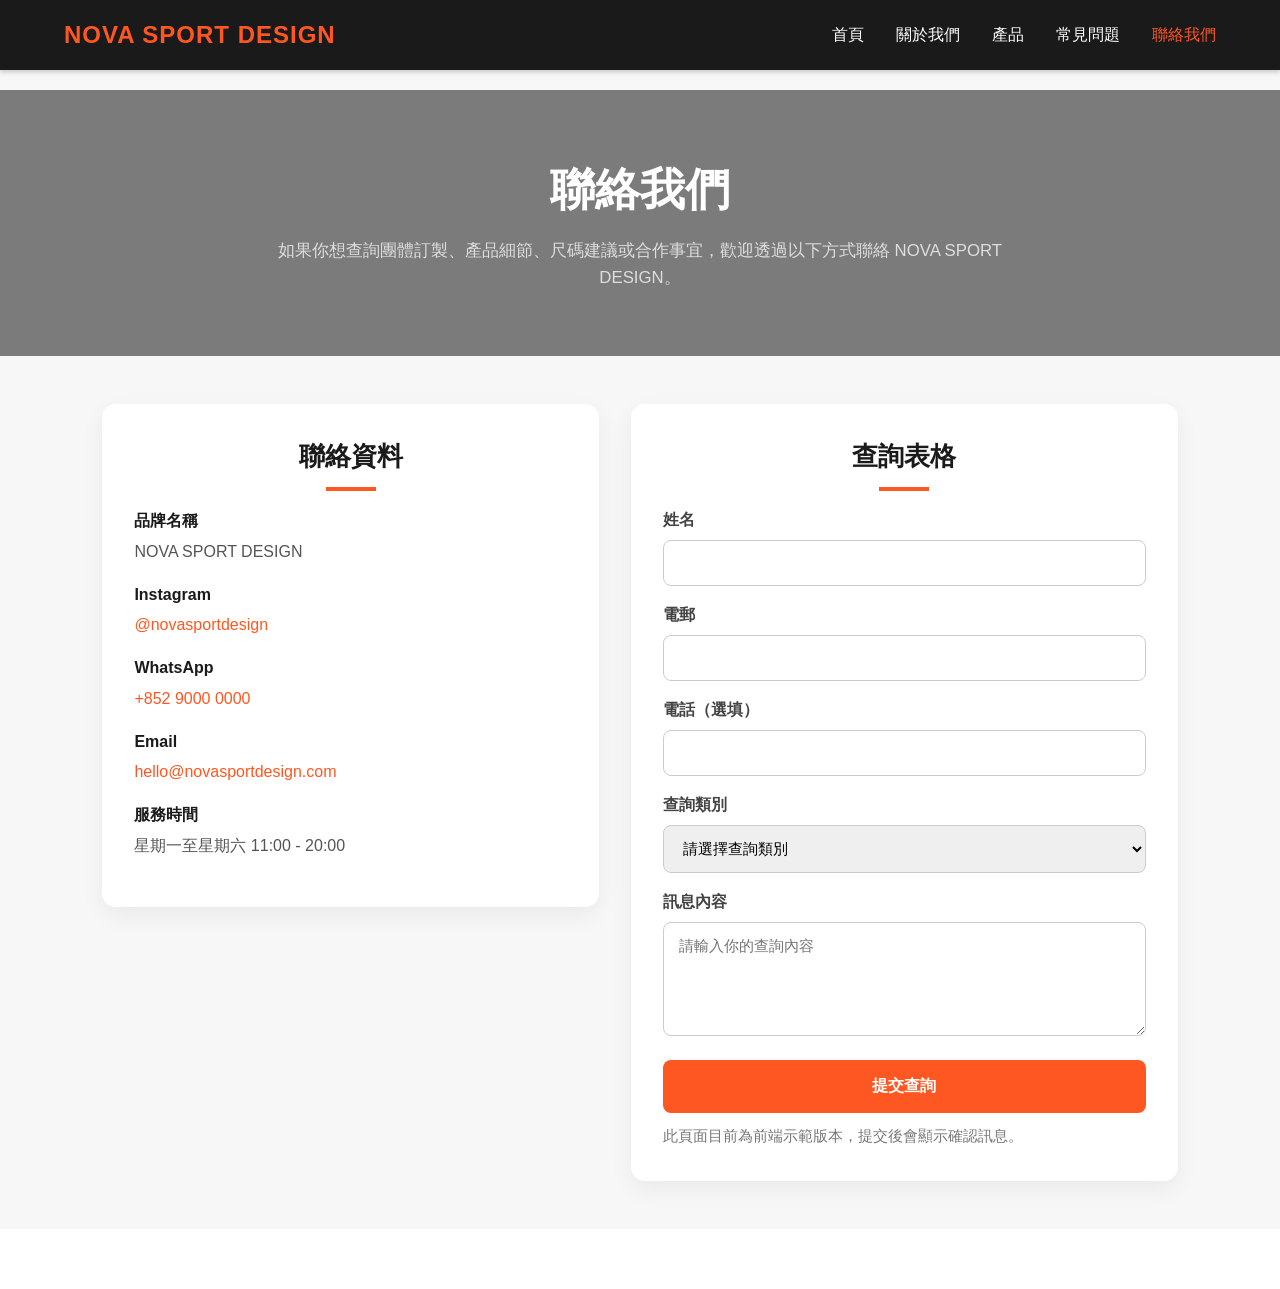
==== contact.html @ e39a2be8 "contact us" ====
<!DOCTYPE html>
<html lang="zh-Hant-HK">
<head>
    <meta charset="UTF-8">
    <meta name="viewport" content="width=device-width, initial-scale=1.0">
    <title>NOVA Sport Design - 聯絡我們</title>
    <link rel="stylesheet" href="style.css">
    <style>
        .contact-page {
            padding-top: 90px;
            background: #f7f7f7;
            min-height: 100vh;
        }

        nav a.active {
            color: var(--primary-color);
        }

        .contact-hero {
            background:
                linear-gradient(rgba(0, 0, 0, 0.50), rgba(0, 0, 0, 0.50)),
                url("hero-bg.jpg") center center / cover no-repeat;
            color: #fff;
            text-align: center;
            padding: 4rem 8%;
            animation: contactHeroZoom 12s ease-in-out infinite alternate;
        }


        .contact-hero h1 {
            font-size: 2.8rem;
            margin-bottom: 0.8rem;
        }

        .contact-hero p {
            font-size: 1.05rem;
            color: #ddd;
            max-width: 760px;
            margin: 0 auto;
        }

        .contact-section {
            padding: 3rem 8%;
        }

        .contact-grid {
            display: grid;
            grid-template-columns: 1fr 1.1fr;
            gap: 2rem;
            align-items: start;
        }

        .contact-card {
            background: #fff;
            border-radius: 14px;
            padding: 2rem;
            box-shadow: 0 8px 24px rgba(0,0,0,0.06);
        }

        .contact-card h2 {
            font-size: 1.6rem;
            margin-bottom: 1rem;
            color: #1a1a1a;
        }

        .contact-list {
            list-style: none;
            padding: 0;
            margin: 0;
        }

        .contact-list li {
            margin-bottom: 1rem;
            color: #555;
            line-height: 1.7;
        }

        .contact-label {
            display: block;
            font-weight: bold;
            color: #1a1a1a;
            margin-bottom: 0.2rem;
        }

        .contact-link {
            color: #ff5722;
            text-decoration: none;
        }

        .contact-link:hover {
            text-decoration: underline;
        }

        .contact-form .form-group {
            margin-bottom: 1rem;
        }

        .contact-form label {
            display: block;
            font-weight: 600;
            margin-bottom: 0.45rem;
            color: #444;
        }

        .contact-form input,
        .contact-form textarea,
        .contact-form select {
            width: 100%;
            padding: 0.85rem 0.95rem;
            border: 1px solid #ccc;
            border-radius: 8px;
            font-size: 0.95rem;
            outline: none;
        }

        .contact-form input:focus,
        .contact-form textarea:focus,
        .contact-form select:focus {
            border-color: #ff5722;
            box-shadow: 0 0 0 3px rgba(255,87,34,0.12);
        }

        .contact-submit-btn {
            width: 100%;
            background-color: #ff5722;
            color: #fff;
            border: none;
            padding: 1rem;
            font-size: 1rem;
            font-weight: bold;
            border-radius: 8px;
            cursor: pointer;
            transition: background-color 0.3s;
        }

        .contact-submit-btn:hover {
            background-color: #e64a19;
        }

        .contact-note {
            margin-top: 0.8rem;
            font-size: 0.92rem;
            color: #777;
        }

        @media (max-width: 768px) {
            .contact-grid {
                grid-template-columns: 1fr;
            }

            .contact-hero h1 {
                font-size: 2rem;
            }

            .contact-section {
                padding: 2rem 5%;
            }
        }
        
        @keyframes contactHeroZoom {
            0% {
                background-size: 100%;
            }
            100% {
                background-size: 108%;
            }
        }

    </style>
</head>
<body>
    <header>
        <a href="index.html#home" class="logo">NOVA SPORT DESIGN</a>
        <nav>
            <a href="index.html#home">首頁</a>
            <a href="index.html#about">關於我們</a>
            <a href="index.html#products">產品</a>
            <a href="index.html#faq">常見問題</a>
            <a href="contact.html" class="active">聯絡我們</a>
        </nav>
    </header>

    <main class="contact-page">
        <section class="contact-hero">
            <h1>聯絡我們</h1>
            <p>如果你想查詢團體訂製、產品細節、尺碼建議或合作事宜，歡迎透過以下方式聯絡 NOVA SPORT DESIGN。</p>
        </section>

        <section class="contact-section">
            <div class="contact-grid">
                <div class="contact-card">
                    <h2>聯絡資料</h2>
                    <ul class="contact-list">
                        <li>
                            <span class="contact-label">品牌名稱</span>
                            NOVA SPORT DESIGN
                        </li>
                        <li>
                            <span class="contact-label">Instagram</span>
                            <a class="contact-link" href="https://instagram.com" target="_blank" rel="noopener">@novasportdesign</a>
                        </li>
                        <li>
                            <span class="contact-label">WhatsApp</span>
                            <a class="contact-link" href="https://wa.me/85290000000" target="_blank" rel="noopener">+852 9000 0000</a>
                        </li>
                        <li>
                            <span class="contact-label">Email</span>
                            <a class="contact-link" href="mailto:hello@novasportdesign.com">hello@novasportdesign.com</a>
                        </li>
                        <li>
                            <span class="contact-label">服務時間</span>
                            星期一至星期六 11:00 - 20:00
                        </li>
                    </ul>
                </div>

                <div class="contact-card">
                    <h2>查詢表格</h2>
                    <form class="contact-form" onsubmit="event.preventDefault(); alert('已收到你的查詢，我們會盡快回覆。'); this.reset();">
                        <div class="form-group">
                            <label for="contactName">姓名</label>
                            <input type="text" id="contactName" name="contactName" required maxlength="40">
                        </div>
                        <div class="form-group">
                            <label for="contactEmail">電郵</label>
                            <input type="email" id="contactEmail" name="contactEmail" required maxlength="100">
                        </div>
                        <div class="form-group">
                            <label for="contactPhone">電話（選填）</label>
                            <input type="tel" id="contactPhone" name="contactPhone" maxlength="8" pattern="[0-9]{8}">
                        </div>
                        <div class="form-group">
                            <label for="contactTopic">查詢類別</label>
                            <select id="contactTopic" name="contactTopic" required>
                                <option value="">請選擇查詢類別</option>
                                <option value="產品查詢">產品查詢</option>
                                <option value="團體訂製">團體訂製</option>
                                <option value="尺碼建議">尺碼建議</option>
                                <option value="合作洽談">合作洽談</option>
                                <option value="其他">其他</option>
                            </select>
                        </div>
                        <div class="form-group">
                            <label for="contactMessage">訊息內容</label>
                            <textarea id="contactMessage" name="contactMessage" rows="5" required maxlength="500" placeholder="請輸入你的查詢內容"></textarea>
                        </div>
                        <button type="submit" class="contact-submit-btn">提交查詢</button>
                        <p class="contact-note">此頁面目前為前端示範版本，提交後會顯示確認訊息。</p>
                    </form>
                </div>
            </div>
        </section>
    </main>
</body>
</html>
---- style.css ----
/* =========================
   全域樣式設定
========================= */
* {
    margin: 0;
    padding: 0;
    box-sizing: border-box;
    font-family: 'Segoe UI', Tahoma, Geneva, Verdana, sans-serif;
    scroll-behavior: smooth;
}

:root {
    --primary-color: #ff5722;
    --dark-color: #1a1a1a;
    --light-color: #f4f4f4;
    --text-color: #333;
}

body {
    color: var(--text-color);
    line-height: 1.6;
    background-color: #fff;
    overflow-x: hidden;
    padding-bottom: 60px;
}

/* =========================
   導覽列
========================= */
header {
    background-color: var(--dark-color);
    color: #fff;
    padding: 1rem 5%;
    position: fixed;
    width: 100%;
    top: 0;
    z-index: 999;
    display: flex;
    justify-content: space-between;
    align-items: center;
    box-shadow: 0 2px 5px rgba(0,0,0,0.2);
}

.logo {
    font-size: 1.5rem;
    font-weight: bold;
    color: var(--primary-color);
    letter-spacing: 1px;
    text-decoration: none;
    display: inline-block;
}


nav {
    display: flex;
    align-items: center;
}

nav a {
    color: #fff;
    text-decoration: none;
    margin-left: 2rem;
    font-weight: 500;
    transition: color 0.3s;
}

nav a:hover {
    color: var(--primary-color);
}

.cart-icon-btn {
    background: none;
    border: none;
    color: white;
    font-size: 1.2rem;
    cursor: pointer;
    margin-left: 2rem;
    position: relative;
    display: flex;
    align-items: center;
}

.cart-badge {
    background-color: var(--primary-color);
    color: white;
    font-size: 0.75rem;
    padding: 2px 6px;
    border-radius: 50%;
    position: absolute;
    top: -10px;
    right: -12px;
}

/* =========================
   Hero 主視覺
========================= */
.hero {
    background: linear-gradient(135deg, #111, #333);
    height: 75vh;
    display: flex;
    flex-direction: column;
    justify-content: center;
    align-items: center;
    text-align: center;
    color: #fff;
    padding: 0 1rem;
    margin-top: 60px;
}

.hero h1 {
    font-size: 3.5rem;
    margin-bottom: 1rem;
    text-transform: uppercase;
    letter-spacing: 2px;
}

.hero p {
    font-size: 1.3rem;
    margin-bottom: 2rem;
    max-width: 650px;
}

.btn {
    background-color: var(--primary-color);
    color: #ffffff;
    padding: 0.8rem 2.5rem;
    text-decoration: none;
    border-radius: 5px;
    font-weight: bold;
    text-transform: uppercase;
    transition: background 0.3s, transform 0.2s;
    display: inline-block;
}

.btn:hover {
    background-color: #e64a19;
    transform: translateY(-2px);
}

/* =========================
   通用 section
========================= */
section {
    padding: 5rem 10%;
}

section h2 {
    text-align: center;
    font-size: 2.5rem;
    margin-bottom: 3rem;
    position: relative;
    color: var(--dark-color);
}

section h2::after {
    content: '';
    display: block;
    width: 50px;
    height: 4px;
    background-color: var(--primary-color);
    margin: 10px auto 0;
}

/* =========================
   About 關於我們
========================= */
#about {
    background: #f7f7f7;
}

.about-container {
    max-width: 1200px;
    margin: 0 auto;
    display: grid;
    grid-template-columns: 1.1fr 0.9fr;
    gap: 3rem;
    align-items: center;
}

.about-text {
    background: #fff;
    padding: 2.5rem;
    border-radius: 22px;
    box-shadow: 0 10px 30px rgba(0, 0, 0, 0.06);
}

.about-text h3 {
    font-size: 2rem;
    margin-bottom: 1rem;
    color: var(--dark-color);
    line-height: 1.3;
}

.about-text p {
    margin-bottom: 1.25rem;
    font-size: 1.05rem;
    line-height: 1.9;
    color: #555;
}

.about-img {
    display: flex;
    justify-content: center;
    align-items: center;
}

.about-photo-card {
    width: min(100%, 430px);
    background: #fff;
    padding: 14px;
    border-radius: 24px;
    box-shadow: 0 14px 35px rgba(0, 0, 0, 0.10);
}



.about-photo-card img {
    width: 100%;
    display: block;
    border-radius: 18px;
    aspect-ratio: 4 / 5;
    object-fit: cover;
    object-position: center top;
}




/* =========================
   Products 產品區
========================= */
.products {
    background-color: var(--light-color);
}

.filter-container {
    display: flex;
    justify-content: center;
    gap: 1rem;
    margin-bottom: 2.5rem;
    flex-wrap: wrap;
}

.filter-btn {
    background-color: #fff;
    border: 2px solid #ddd;
    padding: 0.5rem 1.5rem;
    border-radius: 20px;
    cursor: pointer;
    font-weight: 600;
    transition: all 0.3s;
}

.filter-btn.active,
.filter-btn:hover {
    background-color: var(--dark-color);
    color: #fff;
    border-color: var(--dark-color);
}

.size-guide-trigger {
    display: block;
    text-align: center;
    margin-bottom: 2rem;
    color: var(--primary-color);
    text-decoration: underline;
    cursor: pointer;
    font-weight: 500;
}

.product-grid {
    display: grid;
    grid-template-columns: repeat(auto-fit, minmax(280px, 1fr));
    gap: 2.5rem;
}

.product-card {
    background-color: #fff;
    border-radius: 10px;
    overflow: hidden;
    box-shadow: 0 4px 10px rgba(0,0,0,0.05);
    transition: transform 0.3s, box-shadow 0.3s;
    display: flex;
    flex-direction: column;
}

.product-card:hover {
    transform: translateY(-4px);
    box-shadow: 0 8px 16px rgba(0,0,0,0.08);
}

.product-card.hidden {
    display: none;
}

.product-img {
    width: 100%;
    max-height: 35vh;
    height: auto;
    object-fit: contain;
    object-position: center;
    display: block;
    background-color: #fff;
    padding: 10px;
}

.product-info {
    padding: 1.5rem;
    display: flex;
    flex-direction: column;
    flex-grow: 1;
}

.product-tag {
    background-color: #e0e0e0;
    color: var(--dark-color);
    font-size: 0.75rem;
    padding: 0.2rem 0.6rem;
    border-radius: 3px;
    margin-bottom: 0.5rem;
    font-weight: bold;
    align-self: flex-start;
}

.product-title {
    font-size: 1.2rem;
    margin-bottom: 0.5rem;
    color: var(--dark-color);
}

.product-price {
    font-size: 1.3rem;
    font-weight: bold;
    color: var(--primary-color);
    margin-bottom: 1rem;
}

.buy-btn {
    display: block;
    width: 100%;
    background-color: var(--dark-color);
    color: #fff;
    text-align: center;
    padding: 0.7rem;
    border: none;
    border-radius: 5px;
    font-weight: 500;
    cursor: pointer;
    transition: background 0.3s;
    margin-top: auto;
}

.buy-btn:hover {
    background-color: var(--primary-color);
}

/* =========================
   FAQ
========================= */
.faq-container {
    max-width: 800px;
    margin: 0 auto;
}

.faq-item {
    border-bottom: 1px solid #ddd;
    padding: 1rem 0;
}

.faq-question {
    font-size: 1.2rem;
    font-weight: 600;
    display: flex;
    justify-content: space-between;
    align-items: center;
    cursor: pointer;
}

.faq-answer {
    max-height: 0;
    overflow: hidden;
    transition: max-height 0.3s ease-out;
    color: #666;
}

.faq-item.active .faq-answer {
    max-height: 200px;
    margin-top: 0.5rem;
}

/* =========================
   Size Modal
========================= */
.modal-overlay {
    position: fixed;
    top: 0;
    left: 0;
    width: 100%;
    height: 100%;
    background-color: rgba(0,0,0,0.5);
    z-index: 1002;
    display: none;
    justify-content: center;
    align-items: center;
}

.modal-overlay.open {
    display: flex;
}

.size-modal {
    background-color: white;
    padding: 2rem;
    border-radius: 10px;
    max-width: 500px;
    width: 90%;
    position: relative;
}

.close-modal {
    position: absolute;
    top: 1rem;
    right: 1rem;
    background: none;
    border: none;
    font-size: 1.5rem;
    cursor: pointer;
}

.size-table {
    width: 100%;
    border-collapse: collapse;
    margin-top: 1rem;
}

.size-table th,
.size-table td {
    border: 1px solid #ddd;
    padding: 8px;
    text-align: center;
}

.size-table th {
    background-color: var(--light-color);
}

/* =========================
   購物車 Drawer
========================= */
.cart-drawer {
    position: fixed;
    top: 0;
    right: -420px;
    width: 420px;
    height: 100%;
    background-color: #fff;
    box-shadow: -5px 0 15px rgba(0,0,0,0.1);
    z-index: 1001;
    transition: right 0.3s ease;
    display: flex;
    flex-direction: column;
}

.cart-drawer.open {
    right: 0;
}

.cart-header {
    padding: 1.5rem;
    background-color: var(--dark-color);
    color: white;
    display: flex;
    justify-content: space-between;
    align-items: center;
}

.close-cart {
    background: none;
    border: none;
    color: white;
    font-size: 1.5rem;
    cursor: pointer;
}

.cart-items {
    padding: 1.5rem;
    overflow-y: auto;
    flex-grow: 1;
}

.cart-item {
    display: flex;
    justify-content: space-between;
    align-items: center;
    gap: 1rem;
    margin-bottom: 1.2rem;
    border-bottom: 1px solid #eee;
    padding-bottom: 1.2rem;
}

.cart-item-details h4 {
    font-size: 1rem;
    margin-bottom: 0.2rem;
}

.cart-item-meta {
    font-size: 0.8rem;
    color: #777;
    margin-bottom: 0.3rem;
}

.cart-item-qty {
    display: flex;
    align-items: center;
    gap: 0.5rem;
}

.qty-btn {
    background-color: #ddd;
    border: none;
    padding: 2px 8px;
    cursor: pointer;
    font-weight: bold;
    border-radius: 4px;
}

.cart-footer {
    padding: 1.5rem;
    border-top: 1px solid #eee;
    background-color: #f4f4f4;
}

.cart-total-line {
    display: flex;
    justify-content: space-between;
    font-size: 0.95rem;
    margin-bottom: 0.4rem;
}

.cart-total-final {
    display: flex;
    justify-content: space-between;
    font-size: 1.3rem;
    font-weight: bold;
    color: var(--dark-color);
    margin-top: 0.5rem;
    border-top: 1px solid #ddd;
    padding-top: 0.5rem;
}

.checkout-btn {
    width: 100%;
    background-color: var(--primary-color);
    color: white;
    border: none;
    padding: 0.9rem;
    font-size: 1rem;
    font-weight: bold;
    cursor: pointer;
    border-radius: 5px;
    margin-top: 1rem;
    transition: background-color 0.3s;
}
.clear-cart-btn {
    width: 100%;
    background-color: var(--primary-color);
    color: #fff;
    border: none;
    padding: 0.9rem;
    font-size: 1rem;
    font-weight: bold;
    cursor: pointer;
    border-radius: 5px;
    margin-top: 1rem;
    transition: background-color 0.3s;
}

.clear-cart-btn:hover {
    background-color: #e64a19;
}


.checkout-btn:hover {
    background-color: #e64a19;
}

/* =========================
   Checkout Page
========================= */
.checkout-page-body {
    background-color: #f7f7f7;
    min-height: 100vh;
}

.checkout-page {
    padding-top: 90px;
}

.checkout-hero {
    background: linear-gradient(135deg, #1a1a1a, #333);
    color: #fff;
    text-align: center;
    padding: 4rem 8%;
}

.checkout-hero h1 {
    font-size: 2.8rem;
    margin-bottom: 0.8rem;
}

.checkout-hero p {
    font-size: 1.05rem;
    color: #ddd;
}

.checkout-container {
    padding: 3rem 8%;
}

.checkout-grid {
    display: grid;
    grid-template-columns: 1.5fr 1fr;
    gap: 2rem;
    align-items: start;
}

.checkout-card {
    background: #fff;
    border-radius: 12px;
    padding: 2rem;
    box-shadow: 0 8px 25px rgba(0,0,0,0.06);
}

.checkout-card h2 {
    font-size: 1.6rem;
    margin-bottom: 1rem;
    color: var(--dark-color);
}

.checkout-item-count {
    color: #666;
    margin-bottom: 1rem;
    font-size: 0.95rem;
}

.form-row {
    display: grid;
    grid-template-columns: 1fr 1fr;
    gap: 1rem;
}

.form-group {
    margin-bottom: 1rem;
}

.form-group label {
    display: block;
    font-weight: 600;
    margin-bottom: 0.45rem;
    color: #444;
}

.form-group input,
.form-group textarea,
.form-group select {
    width: 100%;
    padding: 0.85rem 0.95rem;
    border: 1px solid #ccc;
    border-radius: 8px;
    font-size: 0.95rem;
    outline: none;
    transition: border-color 0.2s, box-shadow 0.2s;
}

.form-group input:focus,
.form-group textarea:focus,
.form-group select:focus {
    border-color: var(--primary-color);
    box-shadow: 0 0 0 3px rgba(255,87,34,0.12);
}

.payment-hint-box {
    background: #fff3f0;
    border: 1px solid #ffd2c4;
    border-radius: 8px;
    padding: 1rem;
    margin-bottom: 1rem;
}

.payment-hint-box h3 {
    color: var(--primary-color);
    margin-bottom: 0.4rem;
    font-size: 1rem;
}

.payment-hint-box p {
    color: #555;
    font-size: 0.95rem;
    line-height: 1.5;
}

.checkout-submit-btn {
    width: 100%;
    background-color: var(--primary-color);
    color: #fff;
    border: none;
    padding: 1rem;
    font-size: 1rem;
    font-weight: bold;
    border-radius: 8px;
    cursor: pointer;
    transition: background-color 0.3s;
    margin-top: 0.5rem;
}

.checkout-submit-btn:hover {
    background-color: #e64a19;
}

.checkout-items {
    margin-bottom: 1.5rem;
}

.checkout-item {
    display: flex;
    justify-content: space-between;
    gap: 1rem;
    padding: 1rem 0;
    border-bottom: 1px solid #eee;
}

.checkout-item-info h4 {
    font-size: 1rem;
    margin-bottom: 0.25rem;
    color: #222;
}

.checkout-item-meta {
    font-size: 0.85rem;
    color: #777;
}

.checkout-item-price {
    white-space: nowrap;
    font-weight: bold;
    color: var(--dark-color);
}

.checkout-summary {
    border-top: 1px solid #ddd;
    padding-top: 1rem;
}

.summary-line,
.summary-final {
    display: flex;
    justify-content: space-between;
    margin-bottom: 0.7rem;
}

.summary-final {
    margin-top: 1rem;
    padding-top: 0.8rem;
    border-top: 1px solid #ddd;
    font-size: 1.25rem;
    font-weight: bold;
    color: var(--dark-color);
}

.back-shopping-link {
    display: inline-block;
    margin-top: 1rem;
    color: var(--primary-color);
    text-decoration: none;
    font-weight: 600;
}

.back-shopping-link:hover {
    text-decoration: underline;
}

.empty-checkout {
    color: #888;
    text-align: center;
    padding: 1rem 0;
}

/* =========================
   Thank You Page
========================= */
.thankyou-body {
    min-height: 100vh;
    background: linear-gradient(135deg, #111, #333);
    display: flex;
    justify-content: center;
    align-items: center;
    padding: 2rem;
}

.thankyou-wrapper {
    width: 100%;
    max-width: 680px;
}

.thankyou-card {
    background: #fff;
    border-radius: 14px;
    padding: 2.5rem;
    text-align: center;
    box-shadow: 0 12px 30px rgba(0,0,0,0.15);
}

.thankyou-card h1 {
    color: var(--primary-color);
    margin-bottom: 0.8rem;
    font-size: 2.2rem;
}

.thankyou-card p {
    color: #555;
    margin-bottom: 1rem;
}

.thankyou-order-info {
    background: #f8f8f8;
    border-radius: 10px;
    padding: 1.2rem;
    margin: 1.5rem 0;
    text-align: left;
}

.thankyou-order-info h3 {
    margin-bottom: 0.8rem;
    color: var(--dark-color);
}

.thankyou-line {
    display: flex;
    justify-content: space-between;
    margin-bottom: 0.6rem;
    font-size: 0.95rem;
}

.redirect-text {
    font-size: 0.95rem;
    color: #777;
}

.thankyou-btn {
    display: inline-block;
    margin-top: 1rem;
    background: var(--primary-color);
    color: #fff;
    text-decoration: none;
    padding: 0.9rem 1.6rem;
    border-radius: 8px;
    font-weight: bold;
    transition: background-color 0.3s;
}

.thankyou-btn:hover {
    background: #e64a19;
}

/* =========================
   Footer
========================= */
footer {
    background-color: var(--dark-color);
    color: #bbb;
    padding: 3rem 5% 1rem;
    text-align: center;
}

/* =========================
   響應式
========================= */
@media (max-width: 768px) {
    header {
        padding: 1rem 4%;
    }

    header nav {
        gap: 0.5rem;
    }

    nav a {
        margin-left: 1rem;
        font-size: 0.9rem;
    }

    
    .hero {
    background:
        linear-gradient(rgba(0, 0, 0, 0.45), rgba(0, 0, 0, 0.45)),
        url("hero-bg.jpg") center center / cover no-repeat;
    animation: heroZoom 12s ease-in-out infinite alternate;
    height: 75vh;
    display: flex;
    flex-direction: column;
    justify-content: center;
    align-items: center;
    text-align: center;
    color: #fff;
    padding: 0 1rem;
    margin-top: 60px;
    }



    .hero h1 {
        font-size: 2.3rem;
    }

    .hero p {
        font-size: 1.05rem;
    }

    .about-container {
        flex-direction: column;
        gap: 2rem;
    }

    section {
        padding: 4rem 5%;
    }

    .cart-drawer {
        width: 100%;
        right: -100%;
    }

    .checkout-grid {
        grid-template-columns: 1fr;
    }

    .form-row {
        grid-template-columns: 1fr;
    }

    .checkout-container {
        padding: 2rem 5%;
    }

    .checkout-hero h1 {
        font-size: 2rem;
    }
    
    
    @keyframes heroZoom {
        0% {
        background-size: 100%;
        }
        100% {
        background-size: 108%;
    }
    }

}
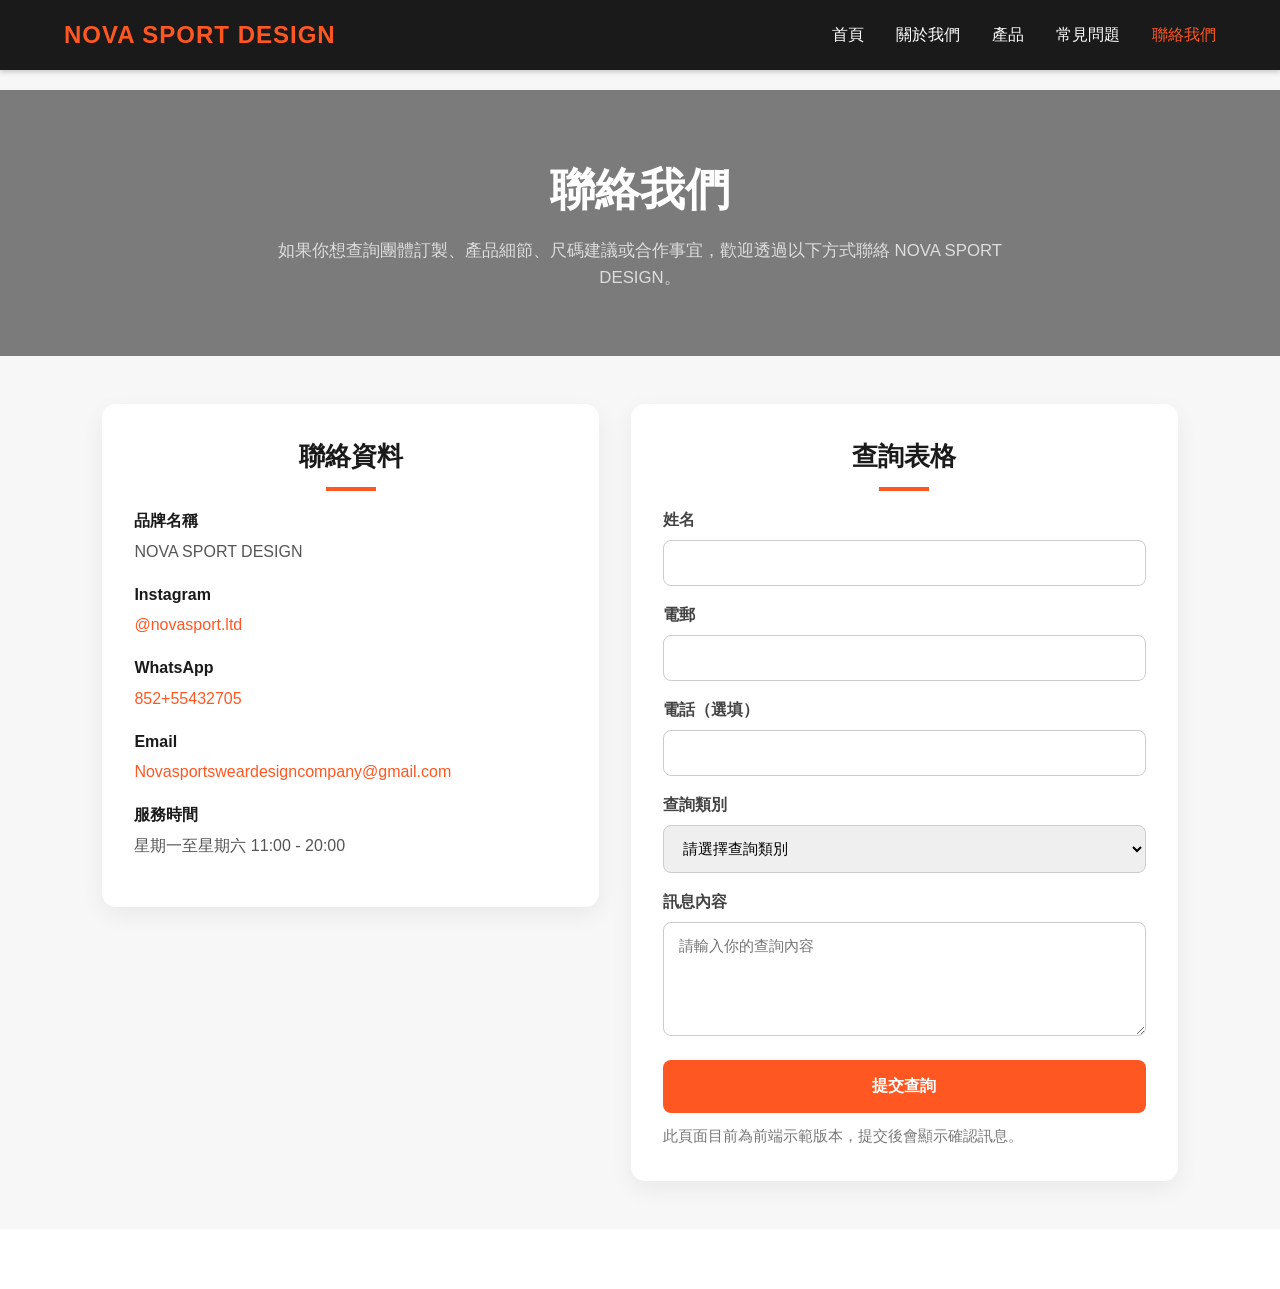
==== commit d361420c: "up data ig 電話號碼  email" ====
--- a/contact.html
+++ b/contact.html
@@ -6,50 +6,62 @@
     <title>NOVA Sport Design - 聯絡我們</title>
     <link rel="stylesheet" href="style.css">
     <style>
+        /* 設定聯絡頁面的間距、背景顏色及最小高度 */
         .contact-page {
             padding-top: 90px;
             background: #f7f7f7;
             min-height: 100vh;
         }
 
+/* 當導覽列連結處於 active 狀態時，變更其文字顏色 */
         nav a.active {
             color: var(--primary-color);
         }
 
+/* 設定聯絡頁面 Hero 區域的樣式 */
         .contact-hero {
+            /* 使用線性漸層遮罩疊加在背景圖片上，確保文字清晰度，並設定背景圖設定 */
             background:
                 linear-gradient(rgba(0, 0, 0, 0.50), rgba(0, 0, 0, 0.50)),
                 url("hero-bg.jpg") center center / cover no-repeat;
+            /* 設定文字顏色為白色 */
             color: #fff;
+            /* 文字置中 */
             text-align: center;
+            /* 設定上下 4rem，左右 8% 的內邊距 */
             padding: 4rem 8%;
+            /* 應用無限循環的縮放動畫效果 */
             animation: contactHeroZoom 12s ease-in-out infinite alternate;
         }
 
-
+/* 設定聯絡頁面 Hero 區域標題 (h1) 的字體大小與下間距 */
         .contact-hero h1 {
             font-size: 2.8rem;
             margin-bottom: 0.8rem;
         }
 
+/* 設定聯絡頁面 Hero 區域段落 (p) 的樣式 */
         .contact-hero p {
             font-size: 1.05rem;
-            color: #ddd;
-            max-width: 760px;
-            margin: 0 auto;
-        }
-
+            color: #ddd; /* 使用淺灰色 */
+            max-width: 760px; /* 限制最大寬度以維持閱讀性 */
+            margin: 0 auto; /* 水平居中 */
+        }
+
+        /* 設定聯絡區塊的內邊距 */
         .contact-section {
             padding: 3rem 8%;
         }
 
+        /* 設定聯絡區塊網格布局的樣式 */
         .contact-grid {
             display: grid;
-            grid-template-columns: 1fr 1.1fr;
-            gap: 2rem;
-            align-items: start;
-        }
-
+            grid-template-columns: 1fr 1.1fr; /* 定義兩欄布局，比例約為 1:1.1 */
+            gap: 2rem; /* 設定欄位間距 */
+            align-items: start; /* 設定內容垂直對齊至頂部 */
+        }
+
+/* 設定聯絡卡片容器的背景、圓角、內邊距與陰影效果 */
         .contact-card {
             background: #fff;
             border-radius: 14px;
@@ -57,24 +69,28 @@
             box-shadow: 0 8px 24px rgba(0,0,0,0.06);
         }
 
+        /* 設定聯絡卡片標題 (h2) 的樣式 */
         .contact-card h2 {
             font-size: 1.6rem;
             margin-bottom: 1rem;
             color: #1a1a1a;
         }
 
+        /* 設定聯絡資訊清單移除預設樣式 */
         .contact-list {
             list-style: none;
             padding: 0;
             margin: 0;
         }
 
+        /* 設定清單項目 (li) 的間距與行高 */
         .contact-list li {
             margin-bottom: 1rem;
             color: #555;
             line-height: 1.7;
         }
 
+        /* 設定聯絡標籤 (label) 為區塊顯示並加粗字體 */
         .contact-label {
             display: block;
             font-weight: bold;
@@ -82,19 +98,22 @@
             margin-bottom: 0.2rem;
         }
 
+        /* 設定聯絡連結文字顏色並移除底線 */
         .contact-link {
             color: #ff5722;
             text-decoration: none;
         }
-
+/* 滑鼠懸停於聯絡連結時顯示底線 */
         .contact-link:hover {
             text-decoration: underline;
         }
 
+        /* 設定聯絡表單內各項群組的間距 */
         .contact-form .form-group {
             margin-bottom: 1rem;
         }
 
+        /* 設定聯絡表單標籤 (label) 的排版樣式 */
         .contact-form label {
             display: block;
             font-weight: 600;
@@ -102,6 +121,7 @@
             color: #444;
         }
 
+        /* 設定聯絡表單輸入框、文字區域及選單的共用樣式 */
         .contact-form input,
         .contact-form textarea,
         .contact-form select {
@@ -113,6 +133,7 @@
             outline: none;
         }
 
+        /* 設定輸入框獲取焦點時的顏色與光暈效果 */
         .contact-form input:focus,
         .contact-form textarea:focus,
         .contact-form select:focus {
@@ -120,6 +141,7 @@
             box-shadow: 0 0 0 3px rgba(255,87,34,0.12);
         }
 
+        /* 設定聯絡表單送出按鈕的樣式與互動效果 */
         .contact-submit-btn {
             width: 100%;
             background-color: #ff5722;
@@ -133,30 +155,37 @@
             transition: background-color 0.3s;
         }
 
+        /* 設定按鈕懸停時的深色效果 */
         .contact-submit-btn:hover {
             background-color: #e64a19;
         }
 
+        /* 設定表單備註文字的樣式 */
         .contact-note {
             margin-top: 0.8rem;
             font-size: 0.92rem;
             color: #777;
         }
 
+        /* RWD 響應式設計：針對平板及手機 (寬度小於 768px) */
         @media (max-width: 768px) {
+            /* 將聯絡區塊改為單欄排版 */
             .contact-grid {
                 grid-template-columns: 1fr;
             }
 
+            /* 縮小 Hero 標題字體 */
             .contact-hero h1 {
                 font-size: 2rem;
             }
 
+            /* 縮小聯絡區塊內邊距 */
             .contact-section {
                 padding: 2rem 5%;
             }
         }
         
+        /* 定義 Hero 區域背景圖片的縮放動畫 */
         @keyframes contactHeroZoom {
             0% {
                 background-size: 100%;
@@ -197,15 +226,15 @@
                         </li>
                         <li>
                             <span class="contact-label">Instagram</span>
-                            <a class="contact-link" href="https://instagram.com" target="_blank" rel="noopener">@novasportdesign</a>
+                            <a class="contact-link" href="https://www.instagram.com/novasport.ltd/" target="_blank" rel="novasport.ltd">@novasport.ltd</a>
                         </li>
                         <li>
                             <span class="contact-label">WhatsApp</span>
-                            <a class="contact-link" href="https://wa.me/85290000000" target="_blank" rel="noopener">+852 9000 0000</a>
+                            <a class="contact-link" href="https://wa.me/852+55432705" target="_blank" rel="noopener">852+55432705</a>
                         </li>
                         <li>
                             <span class="contact-label">Email</span>
-                            <a class="contact-link" href="mailto:hello@novasportdesign.com">hello@novasportdesign.com</a>
+                            <a class="contact-link" href="mailto:Novasportsweardesigncompany@gmail.com">Novasportsweardesigncompany@gmail.com</a>
                         </li>
                         <li>
                             <span class="contact-label">服務時間</span>
--- a/style.css
+++ b/style.css
@@ -1,189 +1,308 @@
 /* =========================
    全域樣式設定
 ========================= */
+/* 全域選擇器：重設所有元素的邊距、內距與盒模型計算方式 */
 * {
+    /* 重設外部邊距 */
     margin: 0;
+    /* 重設內部邊距 */
     padding: 0;
+    /* 設定盒模型為 border-box，使寬高包含 padding 與 border */
     box-sizing: border-box;
+    /* 設定全域預設字體 */
     font-family: 'Segoe UI', Tahoma, Geneva, Verdana, sans-serif;
+    /* 設定網頁滾動為平滑捲動效果 */
     scroll-behavior: smooth;
 }
 
+/* 定義全域 CSS 變數 */
 :root {
+    /* 主題強調色 (橘色) */
     --primary-color: #ff5722;
+    /* 深色背景或邊框色 (深灰色) */
     --dark-color: #1a1a1a;
+    /* 淺色背景色 (淺灰色) */
     --light-color: #f4f4f4;
+    /* 一般文字顏色 (深灰色) */
     --text-color: #333;
 }
 
+/* 設定網頁主體樣式 */
 body {
+    /* 使用預定義的文字顏色變數 */
     color: var(--text-color);
+    /* 設定行高，增加閱讀舒適度 */
     line-height: 1.6;
+    /* 設定背景顏色為白色 */
     background-color: #fff;
+    /* 隱藏水平溢出的內容，避免產生不必要的橫向捲軸 */
     overflow-x: hidden;
+    /* 在底部增加 60px 的內距，防止內容被遮擋 */
     padding-bottom: 60px;
 }
 
 /* =========================
    導覽列
 ========================= */
+/* 設定頁首 (header) 的外觀與佈局 */
 header {
+    /* 使用深色變數作為背景 */
     background-color: var(--dark-color);
+    /* 文字設為白色 */
     color: #fff;
+    /* 設定內距：上下為 1rem，左右為 5% */
     padding: 1rem 5%;
+    /* 設定為固定定位，隨頁面滾動置頂 */
     position: fixed;
+    /* 寬度佔滿 100% */
     width: 100%;
+    /* 固定在頁面最上方 */
     top: 0;
+    /* 設定層級為 999，確保永遠在最上層 */
     z-index: 999;
-    display: flex;
+    /* 使用 Flexbox 進行排版 */
+    display: flex;
+    /* 兩端對齊（將 header 內容分佈在兩側） */
     justify-content: space-between;
+    /* 垂直居中對齊 */
     align-items: center;
+    /* 加入底部陰影增加層次感 */
     box-shadow: 0 2px 5px rgba(0,0,0,0.2);
 }
 
+/* 設定 Logo 的樣式 */
 .logo {
+    /* 設定字體大小 */
     font-size: 1.5rem;
-    font-weight: bold;
+    /* 設定字體為粗體 */
+    font-weight: bold;
+    /* 使用主色變數作為顏色 */
     color: var(--primary-color);
+    /* 設定字元間距 */
     letter-spacing: 1px;
+    /* 移除文字底線 */
     text-decoration: none;
+    /* 設定為行內區塊元素 */
     display: inline-block;
 }
 
 
+/* 設定導覽列 (nav) 的排版方式 */
 nav {
-    display: flex;
+    /* 使用 Flexbox 進行佈局 */
+    display: flex;
+    /* 垂直居中對齊導覽項目 */
     align-items: center;
 }
-
+/* 設定導覽列連結的樣式 */
 nav a {
+    /* 文字顏色設為白色 */
     color: #fff;
+    /* 移除文字底線 */
     text-decoration: none;
+    /* 左側外邊距，用以隔開各連結 */
     margin-left: 2rem;
+    /* 字體粗細設為中等 */
     font-weight: 500;
+    /* 設定顏色變化的過渡效果，持續時間為 0.3 秒 */
     transition: color 0.3s;
 }
 
+/* 設定滑鼠懸停在導覽列連結時的樣式 */
 nav a:hover {
+    /* 將顏色變更為預定義的主題色 */
     color: var(--primary-color);
 }
 
+/* 設定購物車圖標按鈕的樣式 */
 .cart-icon-btn {
+    /* 移除按鈕預設背景 */
     background: none;
+    /* 移除按鈕預設邊框 */
     border: none;
+    /* 文字顏色設為白色 */
     color: white;
+    /* 設定字體大小 */
     font-size: 1.2rem;
+    /* 滑鼠游標設為手指形狀 */
     cursor: pointer;
+    /* 設定左側外邊距以隔開其他元素 */
     margin-left: 2rem;
+    /* 設定相對定位，便於內部可能存在的計數器標籤定位 */
     position: relative;
-    display: flex;
+    /* 使用 Flexbox 佈局 */
+    display: flex;
+    /* 垂直居中對齊圖標與文字 */
     align-items: center;
 }
 
+/* 設定購物車數量標籤的樣式 */
 .cart-badge {
+    /* 使用主題色作為背景 */
     background-color: var(--primary-color);
+    /* 文字顏色設為白色 */
     color: white;
+    /* 設定字體大小 */
     font-size: 0.75rem;
+    /* 設定內部邊距以形成圓形標籤 */
     padding: 2px 6px;
+    /* 設定圓角為 50% 形成圓形 */
     border-radius: 50%;
+    /* 設定絕對定位，以便固定在購物車圖標右上角 */
     position: absolute;
+    /* 向上偏移使其浮於圖標上方 */
     top: -10px;
+    /* 向右偏移使其位於圖標角落 */
     right: -12px;
 }
 
 /* =========================
    Hero 主視覺
 ========================= */
+/* 設定首頁大圖區 (Hero Section) 的樣式 */
 .hero {
+    /* 設定深色線性漸層背景 */
     background: linear-gradient(135deg, #111, #333);
+    /* 高度設定為視窗高度的 75% */
     height: 75vh;
+    /* 使用 Flexbox 垂直排列內容 */
     display: flex;
     flex-direction: column;
+    /* 內容在區塊內垂直居中 */
     justify-content: center;
+    /* 內容在區塊內水平居中 */
     align-items: center;
+    /* 文字置中 */
     text-align: center;
+    /* 設定文字顏色為白色 */
     color: #fff;
+    /* 設定水平內距 */
     padding: 0 1rem;
+    /* 增加上邊距以避開固定導覽列 */
     margin-top: 60px;
 }
 
+/* 設定 Hero 區塊內標題的樣式 */
 .hero h1 {
+    /* 設定大字體大小 */
     font-size: 3.5rem;
+    /* 設定下方邊距 */
     margin-bottom: 1rem;
+    /* 將文字強制轉換為全大寫 */
     text-transform: uppercase;
+    /* 設定字元間距 */
     letter-spacing: 2px;
 }
 
+/* 設定 Hero 區塊內段落的樣式 */
 .hero p {
+    /* 設定字體大小 */
     font-size: 1.3rem;
+    /* 設定下方邊距 */
     margin-bottom: 2rem;
+    /* 設定最大寬度以維持閱讀體驗 */
     max-width: 650px;
 }
 
+/* 設定通用按鈕樣式 */
 .btn {
+    /* 使用主題色作為背景 */
     background-color: var(--primary-color);
+    /* 文字顏色設為白色 */
     color: #ffffff;
+    /* 設定內距 */
     padding: 0.8rem 2.5rem;
+    /* 移除文字底線 */
     text-decoration: none;
+    /* 設定圓角 */
     border-radius: 5px;
-    font-weight: bold;
+    /* 字體加粗 */
+    font-weight: bold;
+    /* 將文字轉換為大寫 */
     text-transform: uppercase;
+    /* 設定背景顏色與位移的過渡效果 */
     transition: background 0.3s, transform 0.2s;
+    /* 設定為行內區塊元素 */
     display: inline-block;
 }
 
+/* 設定滑鼠懸停在按鈕上時的樣式 */
 .btn:hover {
+    /* 變更為較深的橘色 */
     background-color: #e64a19;
+    /* 按鈕向上微幅浮動 */
     transform: translateY(-2px);
 }
 
 /* =========================
    通用 section
 ========================= */
+/* 設定通用內容區塊的內距 */
 section {
     padding: 5rem 10%;
 }
 
+/* 設定區塊標題樣式 */
 section h2 {
+    /* 文字置中 */
     text-align: center;
+    /* 設定字體大小 */
     font-size: 2.5rem;
+    /* 標題與下方內容的間距 */
     margin-bottom: 3rem;
+    /* 設定相對定位，供裝飾線使用 */
     position: relative;
+    /* 設定深色字體顏色 */
     color: var(--dark-color);
 }
 
+/* 為標題下方建立裝飾線 */
 section h2::after {
+    /* 建立空內容 */
     content: '';
+    /* 設定為區塊元素 */
     display: block;
+    /* 設定裝飾線寬度 */
     width: 50px;
+    /* 設定裝飾線高度 */
     height: 4px;
+    /* 使用主色作為線條顏色 */
     background-color: var(--primary-color);
+    /* 設定線條與標題間距，並水平居中 */
     margin: 10px auto 0;
 }
-
 /* =========================
    About 關於我們
 ========================= */
+/* 設定關於我們區塊的背景色 */
 #about {
     background: #f7f7f7;
 }
 
+/* 設定關於我們內容容器的排版 */
 .about-container {
     max-width: 1200px;
     margin: 0 auto;
+    /* 使用 CSS Grid 網格佈局 */
     display: grid;
+    /* 設定兩欄比例：左側佔 1.1 份，右側佔 0.9 份 */
     grid-template-columns: 1.1fr 0.9fr;
+    /* 設定欄與列之間的間距 */
     gap: 3rem;
+    /* 垂直居中對齊內容 */
     align-items: center;
 }
 
+/* 設定關於我們文字區域的卡片樣式 */
 .about-text {
     background: #fff;
     padding: 2.5rem;
     border-radius: 22px;
+    /* 設定陰影增加立體感 */
     box-shadow: 0 10px 30px rgba(0, 0, 0, 0.06);
 }
 
+/* 設定關於我們標題樣式 */
 .about-text h3 {
     font-size: 2rem;
     margin-bottom: 1rem;
@@ -191,6 +310,7 @@
     line-height: 1.3;
 }
 
+/* 設定關於我們段落文字樣式 */
 .about-text p {
     margin-bottom: 1.25rem;
     font-size: 1.05rem;
@@ -198,13 +318,16 @@
     color: #555;
 }
 
+/* 設定圖片容器的居中對齊 */
 .about-img {
     display: flex;
     justify-content: center;
     align-items: center;
 }
 
+/* 設定圖片外框卡片樣式 */
 .about-photo-card {
+    /* 寬度自適應，最大為 430px */
     width: min(100%, 430px);
     background: #fff;
     padding: 14px;
@@ -212,14 +335,16 @@
     box-shadow: 0 14px 35px rgba(0, 0, 0, 0.10);
 }
 
-
-
+/* 設定圖片內部樣式 */
 .about-photo-card img {
     width: 100%;
     display: block;
     border-radius: 18px;
+    /* 設定寬高比為 4:5 */
     aspect-ratio: 4 / 5;
+    /* 確保圖片填滿容器且不變形 */
     object-fit: cover;
+    /* 設定圖片聚焦在上方中心 */
     object-position: center top;
 }
 
@@ -229,18 +354,22 @@
 /* =========================
    Products 產品區
 ========================= */
+/* 設定產品列表區塊的背景顏色 */
 .products {
     background-color: var(--light-color);
 }
 
+/* 設定過濾器按鈕容器的排版 */
 .filter-container {
     display: flex;
     justify-content: center;
     gap: 1rem;
     margin-bottom: 2.5rem;
+    /* 若螢幕太窄則自動換行 */
     flex-wrap: wrap;
 }
 
+/* 設定過濾器按鈕的基礎樣式 */
 .filter-btn {
     background-color: #fff;
     border: 2px solid #ddd;
@@ -251,6 +380,7 @@
     transition: all 0.3s;
 }
 
+/* 設定按鈕在啟用狀態或滑鼠懸停時的樣式 */
 .filter-btn.active,
 .filter-btn:hover {
     background-color: var(--dark-color);
@@ -258,6 +388,7 @@
     border-color: var(--dark-color);
 }
 
+/* 設定尺碼指南連結的樣式 */
 .size-guide-trigger {
     display: block;
     text-align: center;
@@ -268,12 +399,15 @@
     font-weight: 500;
 }
 
+/* 設定產品網格佈局 */
 .product-grid {
     display: grid;
+    /* 自動根據寬度調整欄數，最少 280px */
     grid-template-columns: repeat(auto-fit, minmax(280px, 1fr));
     gap: 2.5rem;
 }
 
+/* 設定單一產品卡片的樣式 */
 .product-card {
     background-color: #fff;
     border-radius: 10px;
@@ -284,15 +418,18 @@
     flex-direction: column;
 }
 
+/* 設定滑鼠懸停在卡片上的效果 */
 .product-card:hover {
     transform: translateY(-4px);
     box-shadow: 0 8px 16px rgba(0,0,0,0.08);
 }
 
+/* 設定隱藏類別，用於過濾功能 */
 .product-card.hidden {
     display: none;
 }
 
+/* 設定產品圖片樣式 */
 .product-img {
     width: 100%;
     max-height: 35vh;
@@ -304,6 +441,7 @@
     padding: 10px;
 }
 
+/* 設定產品資訊區域的佈局 */
 .product-info {
     padding: 1.5rem;
     display: flex;
@@ -311,6 +449,7 @@
     flex-grow: 1;
 }
 
+/* 設定產品標籤 (如：新款、熱銷) 的樣式 */
 .product-tag {
     background-color: #e0e0e0;
     color: var(--dark-color);
@@ -322,12 +461,14 @@
     align-self: flex-start;
 }
 
+/* 設定產品標題樣式 */
 .product-title {
     font-size: 1.2rem;
     margin-bottom: 0.5rem;
     color: var(--dark-color);
 }
 
+/* 設定產品價格樣式 */
 .product-price {
     font-size: 1.3rem;
     font-weight: bold;
@@ -335,6 +476,7 @@
     margin-bottom: 1rem;
 }
 
+/* 設定購買按鈕樣式 */
 .buy-btn {
     display: block;
     width: 100%;
@@ -347,43 +489,58 @@
     font-weight: 500;
     cursor: pointer;
     transition: background 0.3s;
+    /* 將按鈕固定在卡片底部 */
     margin-top: auto;
 }
 
+/* 設定滑鼠懸停在購買按鈕時的樣式 */
+/* 設定滑鼠懸停在購買按鈕時的樣式（延續上一段） */
 .buy-btn:hover {
     background-color: var(--primary-color);
 }
 
 /* =========================
-   FAQ
+   FAQ 常見問題區塊樣式
 ========================= */
+
+/* 設定 FAQ 容器的寬度並置中 */
 .faq-container {
     max-width: 800px;
     margin: 0 auto;
 }
 
+/* 設定單一問答項目的底部邊框與內距 */
 .faq-item {
     border-bottom: 1px solid #ddd;
     padding: 1rem 0;
 }
 
+/* 設定問題標題的佈局與字體樣式 */
 .faq-question {
     font-size: 1.2rem;
     font-weight: 600;
+    /* 使用 Flexbox 讓問題與圖標兩端對齊 */
     display: flex;
     justify-content: space-between;
     align-items: center;
+    /* 游標改為手指形狀，提示可點擊 */
     cursor: pointer;
 }
 
+/* 設定答案區域的初始狀態與過渡效果 */
 .faq-answer {
+    /* 預設隱藏（高度為 0） */
     max-height: 0;
+    /* 隱藏溢出內容 */
     overflow: hidden;
+    /* 加入平滑高度變化的過渡效果 */
     transition: max-height 0.3s ease-out;
     color: #666;
 }
 
+/* 當 FAQ 項目被激活 (active) 時的展開樣式 */
 .faq-item.active .faq-answer {
+    /* 設定最大高度以展示內容 */
     max-height: 200px;
     margin-top: 0.5rem;
 }
@@ -391,6 +548,7 @@
 /* =========================
    Size Modal
 ========================= */
+/* 設定彈出視窗遮罩層的樣式（全螢幕深色半透明背景） */
 .modal-overlay {
     position: fixed;
     top: 0;
@@ -398,16 +556,21 @@
     width: 100%;
     height: 100%;
     background-color: rgba(0,0,0,0.5);
+    /* 確保其層級高於導覽列 */
     z-index: 1002;
+    /* 預設隱藏 */
     display: none;
+    /* 使用 Flexbox 將視窗內容置中 */
     justify-content: center;
     align-items: center;
 }
 
+/* 當加上 open class 時，顯示遮罩層 */
 .modal-overlay.open {
     display: flex;
 }
 
+/* 設定彈出視窗主體樣式 */
 .size-modal {
     background-color: white;
     padding: 2rem;
@@ -417,6 +580,14 @@
     position: relative;
 }
 
+#sizePickerOptions {
+    margin: 1rem 0 1.5rem;
+}
+#sizePickerModal .checkout-btn {
+    margin-top: 0;
+}
+
+/* 設定關閉按鈕樣式 */
 .close-modal {
     position: absolute;
     top: 1rem;
@@ -427,12 +598,15 @@
     cursor: pointer;
 }
 
+/* 設定尺寸對照表樣式 */
 .size-table {
     width: 100%;
+    /* 合併表格邊框 */
     border-collapse: collapse;
     margin-top: 1rem;
 }
 
+/* 設定表格儲存格的基本樣式 */
 .size-table th,
 .size-table td {
     border: 1px solid #ddd;
@@ -440,6 +614,7 @@
     text-align: center;
 }
 
+/* 設定表頭樣式 */
 .size-table th {
     background-color: var(--light-color);
 }
@@ -447,24 +622,29 @@
 /* =========================
    購物車 Drawer
 ========================= */
+/* 設定購物車側邊欄 (Drawer) 的定位與基礎樣式 */
 .cart-drawer {
     position: fixed;
     top: 0;
+    /* 初始定位在螢幕外，隱藏狀態 */
     right: -420px;
     width: 420px;
     height: 100%;
     background-color: #fff;
     box-shadow: -5px 0 15px rgba(0,0,0,0.1);
     z-index: 1001;
+    /* 設定滑動動畫效果 */
     transition: right 0.3s ease;
     display: flex;
     flex-direction: column;
 }
 
+/* 當加上 open class 時，將側邊欄滑入視窗 */
 .cart-drawer.open {
     right: 0;
 }
 
+/* 設定購物車標題區 (Header) */
 .cart-header {
     padding: 1.5rem;
     background-color: var(--dark-color);
@@ -474,6 +654,7 @@
     align-items: center;
 }
 
+/* 關閉購物車按鈕 */
 .close-cart {
     background: none;
     border: none;
@@ -482,12 +663,14 @@
     cursor: pointer;
 }
 
+/* 購物車商品列表容器 */
 .cart-items {
     padding: 1.5rem;
-    overflow-y: auto;
+    overflow-y: auto; /* 若商品過多則顯示捲軸 */
     flex-grow: 1;
 }
 
+/* 單一商品項目樣式 */
 .cart-item {
     display: flex;
     justify-content: space-between;
@@ -498,23 +681,27 @@
     padding-bottom: 1.2rem;
 }
 
+/* 商品名稱 */
 .cart-item-details h4 {
     font-size: 1rem;
     margin-bottom: 0.2rem;
 }
 
+/* 商品規格文字 (如顏色、尺寸) */
 .cart-item-meta {
     font-size: 0.8rem;
     color: #777;
     margin-bottom: 0.3rem;
 }
 
+/* 數量控制區 */
 .cart-item-qty {
     display: flex;
     align-items: center;
     gap: 0.5rem;
 }
 
+/* 增減數量按鈕 */
 .qty-btn {
     background-color: #ddd;
     border: none;
@@ -524,12 +711,14 @@
     border-radius: 4px;
 }
 
+/* 購物車底部 (包含總價與結帳按鈕) */
 .cart-footer {
     padding: 1.5rem;
     border-top: 1px solid #eee;
     background-color: #f4f4f4;
 }
 
+/* 總價行 */
 .cart-total-line {
     display: flex;
     justify-content: space-between;
@@ -537,6 +726,7 @@
     margin-bottom: 0.4rem;
 }
 
+/* 最終金額顯示 (加粗與變色) */
 .cart-total-final {
     display: flex;
     justify-content: space-between;
@@ -548,6 +738,7 @@
     padding-top: 0.5rem;
 }
 
+/* 結帳按鈕 */
 .checkout-btn {
     width: 100%;
     background-color: var(--primary-color);
@@ -561,6 +752,8 @@
     margin-top: 1rem;
     transition: background-color 0.3s;
 }
+
+/* 清空購物車按鈕 */
 .clear-cart-btn {
     width: 100%;
     background-color: var(--primary-color);
@@ -575,11 +768,8 @@
     transition: background-color 0.3s;
 }
 
-.clear-cart-btn:hover {
-    background-color: #e64a19;
-}
-
-
+/* 懸停效果 */
+.clear-cart-btn:hover,
 .checkout-btn:hover {
     background-color: #e64a19;
 }
@@ -587,15 +777,18 @@
 /* =========================
    Checkout Page
 ========================= */
+/* 設定結帳頁面主體的背景與最小高度 */
 .checkout-page-body {
     background-color: #f7f7f7;
     min-height: 100vh;
 }
 
+/* 確保結帳頁面內容避開固定導覽列 */
 .checkout-page {
     padding-top: 90px;
 }
 
+/* 結帳頁面頂部視覺區 (Hero) */
 .checkout-hero {
     background: linear-gradient(135deg, #1a1a1a, #333);
     color: #fff;
@@ -613,10 +806,12 @@
     color: #ddd;
 }
 
+/* 結帳內容容器佈局 */
 .checkout-container {
     padding: 3rem 8%;
 }
 
+/* 使用 Grid 佈局分為左右兩欄（表單 vs 訂單摘要） */
 .checkout-grid {
     display: grid;
     grid-template-columns: 1.5fr 1fr;
@@ -624,6 +819,7 @@
     align-items: start;
 }
 
+/* 結帳內容卡片樣式 */
 .checkout-card {
     background: #fff;
     border-radius: 12px;
@@ -643,6 +839,7 @@
     font-size: 0.95rem;
 }
 
+/* 表單欄位行佈局 */
 .form-row {
     display: grid;
     grid-template-columns: 1fr 1fr;
@@ -660,6 +857,7 @@
     color: #444;
 }
 
+/* 表單輸入框、選單與文字區域樣式 */
 .form-group input,
 .form-group textarea,
 .form-group select {
@@ -672,6 +870,7 @@
     transition: border-color 0.2s, box-shadow 0.2s;
 }
 
+/* 輸入框聚焦時的樣式 */
 .form-group input:focus,
 .form-group textarea:focus,
 .form-group select:focus {
@@ -679,6 +878,7 @@
     box-shadow: 0 0 0 3px rgba(255,87,34,0.12);
 }
 
+/* 付款資訊提示框 */
 .payment-hint-box {
     background: #fff3f0;
     border: 1px solid #ffd2c4;
@@ -699,6 +899,7 @@
     line-height: 1.5;
 }
 
+/* 結帳提交按鈕 */
 .checkout-submit-btn {
     width: 100%;
     background-color: var(--primary-color);
@@ -717,6 +918,7 @@
     background-color: #e64a19;
 }
 
+/* 結帳訂單項目清單 */
 .checkout-items {
     margin-bottom: 1.5rem;
 }
@@ -746,6 +948,7 @@
     color: var(--dark-color);
 }
 
+/* 結帳金額摘要區域 */
 .checkout-summary {
     border-top: 1px solid #ddd;
     padding-top: 1rem;
@@ -758,6 +961,7 @@
     margin-bottom: 0.7rem;
 }
 
+/* 總金額樣式 */
 .summary-final {
     margin-top: 1rem;
     padding-top: 0.8rem;
@@ -767,6 +971,7 @@
     color: var(--dark-color);
 }
 
+/* 返回購物連結 */
 .back-shopping-link {
     display: inline-block;
     margin-top: 1rem;
@@ -779,6 +984,7 @@
     text-decoration: underline;
 }
 
+/* 購物車為空時的提示訊息 */
 .empty-checkout {
     color: #888;
     text-align: center;
@@ -788,6 +994,7 @@
 /* =========================
    Thank You Page
 ========================= */
+/* 設定感謝頁面的整體佈局：深色背景、垂直水平置中 */
 .thankyou-body {
     min-height: 100vh;
     background: linear-gradient(135deg, #111, #333);
@@ -797,11 +1004,13 @@
     padding: 2rem;
 }
 
+/* 設定感謝內容的容器寬度 */
 .thankyou-wrapper {
     width: 100%;
     max-width: 680px;
 }
 
+/* 設定感謝卡片本體樣式（白色背景、圓角、陰影） */
 .thankyou-card {
     background: #fff;
     border-radius: 14px;
@@ -810,17 +1019,20 @@
     box-shadow: 0 12px 30px rgba(0,0,0,0.15);
 }
 
+/* 設定感謝標題顏色與字體大小 */
 .thankyou-card h1 {
     color: var(--primary-color);
     margin-bottom: 0.8rem;
     font-size: 2.2rem;
 }
 
+/* 設定說明文字樣式 */
 .thankyou-card p {
     color: #555;
     margin-bottom: 1rem;
 }
 
+/* 設定訂單資訊區塊樣式 */
 .thankyou-order-info {
     background: #f8f8f8;
     border-radius: 10px;
@@ -829,11 +1041,13 @@
     text-align: left;
 }
 
+/* 訂單資訊小標題 */
 .thankyou-order-info h3 {
     margin-bottom: 0.8rem;
     color: var(--dark-color);
 }
 
+/* 訂單明細行樣式 */
 .thankyou-line {
     display: flex;
     justify-content: space-between;
@@ -841,11 +1055,13 @@
     font-size: 0.95rem;
 }
 
+/* 自動跳轉提示文字 */
 .redirect-text {
     font-size: 0.95rem;
     color: #777;
 }
 
+/* 返回首頁按鈕 */
 .thankyou-btn {
     display: inline-block;
     margin-top: 1rem;
@@ -858,102 +1074,203 @@
     transition: background-color 0.3s;
 }
 
+/* 按鈕懸停效果 */
 .thankyou-btn:hover {
     background: #e64a19;
 }
-
 /* =========================
    Footer
 ========================= */
+/* 設定頁尾 (footer) 的外觀與排版 */
 footer {
+    /* 使用深色變數作為背景 */
     background-color: var(--dark-color);
+    /* 文字顏色設為淺灰色，與背景形成柔和對比 */
     color: #bbb;
+    /* 設定內距：上下各 3rem 與 1rem，左右為 5% */
     padding: 3rem 5% 1rem;
+    /* 文字置中 */
     text-align: center;
 }
 
 /* =========================
    響應式
 ========================= */
+/* 設定平板與手機端的響應式佈局 (寬度 768px 以下) */
 @media (max-width: 768px) {
+    /* 縮小頁首的左右邊距 */
     header {
         padding: 1rem 4%;
     }
 
+    /* 縮小導覽列項目的間距 */
     header nav {
         gap: 0.5rem;
     }
 
+    /* 調整導覽連結的間距與字體大小 */
     nav a {
         margin-left: 1rem;
         font-size: 0.9rem;
     }
 
-    
+    /* 優化 Hero 區塊：加入背景圖片、疊加層與縮放動畫 */
     .hero {
-    background:
-        linear-gradient(rgba(0, 0, 0, 0.45), rgba(0, 0, 0, 0.45)),
-        url("hero-bg.jpg") center center / cover no-repeat;
-    animation: heroZoom 12s ease-in-out infinite alternate;
-    height: 75vh;
-    display: flex;
-    flex-direction: column;
-    justify-content: center;
-    align-items: center;
-    text-align: center;
-    color: #fff;
-    padding: 0 1rem;
-    margin-top: 60px;
-    }
-
-
-
+        background:
+            linear-gradient(rgba(0, 0, 0, 0.45), rgba(0, 0, 0, 0.45)),
+            url("hero-bg.jpg") center center / cover no-repeat;
+        animation: heroZoom 12s ease-in-out infinite alternate;
+        height: 75vh;
+        display: flex;
+        flex-direction: column;
+        justify-content: center;
+        align-items: center;
+        text-align: center;
+        color: #fff;
+        padding: 0 1rem;
+        margin-top: 60px;
+    }
+
+    /* 縮小 Hero 標題文字大小 */
     .hero h1 {
         font-size: 2.3rem;
     }
 
+    /* 縮小 Hero 段落文字大小 */
     .hero p {
         font-size: 1.05rem;
     }
 
+    /* 關於我們區塊改為單欄排列 */
     .about-container {
         flex-direction: column;
         gap: 2rem;
     }
 
+    /* 調整各內容區塊的內距 */
     section {
         padding: 4rem 5%;
     }
 
+    /* 購物車側邊欄改為全螢幕寬度 */
     .cart-drawer {
         width: 100%;
         right: -100%;
     }
 
+    /* 結帳頁面網格改為單欄排列 */
     .checkout-grid {
         grid-template-columns: 1fr;
     }
 
+    /* 結帳表單行改為單欄排列 */
     .form-row {
         grid-template-columns: 1fr;
     }
 
+    /* 調整結帳容器內距 */
     .checkout-container {
         padding: 2rem 5%;
     }
 
+    /* 縮小結帳頁標題文字 */
     .checkout-hero h1 {
         font-size: 2rem;
     }
-    
-    
+}
+    /* =========================
+    Promo Code（優惠碼）
+    =========================*/
+    .promo-box {
+        margin: 12px 0;
+        display: flex;
+        gap: 8px;
+        align-items: center;
+    }
+
+    .promo-input {
+        flex: 1;
+        padding: 0.6rem 0.75rem;
+        border: 1px solid #ccc;
+        border-radius: 6px;
+        font-size: 0.9rem;
+        transition: border-color 0.2s, box-shadow 0.2s;
+    }
+
+    .promo-input:focus {
+        border-color: var(--primary-color);
+        box-shadow: 0 0 0 3px rgba(255,87,34,0.15);
+        outline: none;
+    }
+
+    .promo-btn {
+        padding: 0.6rem 1rem;
+        border: none;
+        background-color: var(--primary-color);
+        color: white;
+        border-radius: 6px;
+        cursor: pointer;
+        font-weight: 600;
+        transition: background-color 0.3s;
+    }
+
+    .promo-btn:hover {
+        background-color: #e64a19;
+    }
+
+    .promo-message {
+        margin-top: 5px;
+        font-size: 0.85rem;
+    }
+
+    .promo-success {
+        color: green;
+    }
+
+    .promo-error {
+        color: red;
+    }
+
+    .variant-selector {
+    margin-bottom: 1rem;
+}
+
+.variant-title {
+    font-size: 0.85rem;
+    font-weight: bold;
+    color: #666;
+    margin-bottom: 0.35rem;
+}
+
+.option-group {
+    display: flex;
+    gap: 0.5rem;
+    flex-wrap: wrap;
+}
+
+.option-btn {
+    background-color: #fff;
+    border: 1px solid #ccc;
+    padding: 4px 10px;
+    font-size: 0.85rem;
+    border-radius: 4px;
+    cursor: pointer;
+    transition: all 0.2s;
+}
+
+.option-btn.selected {
+    border-color: var(--primary-color);
+    color: var(--primary-color);
+    background-color: #fff3f0;
+    font-weight: bold;
+}
+
+    /* 定義 Hero 圖片背景縮放動畫 */
     @keyframes heroZoom {
         0% {
-        background-size: 100%;
+            background-size: 100%;
         }
         100% {
-        background-size: 108%;
-    }
-    }
-
-}+            background-size: 108%;
+        }
+    }
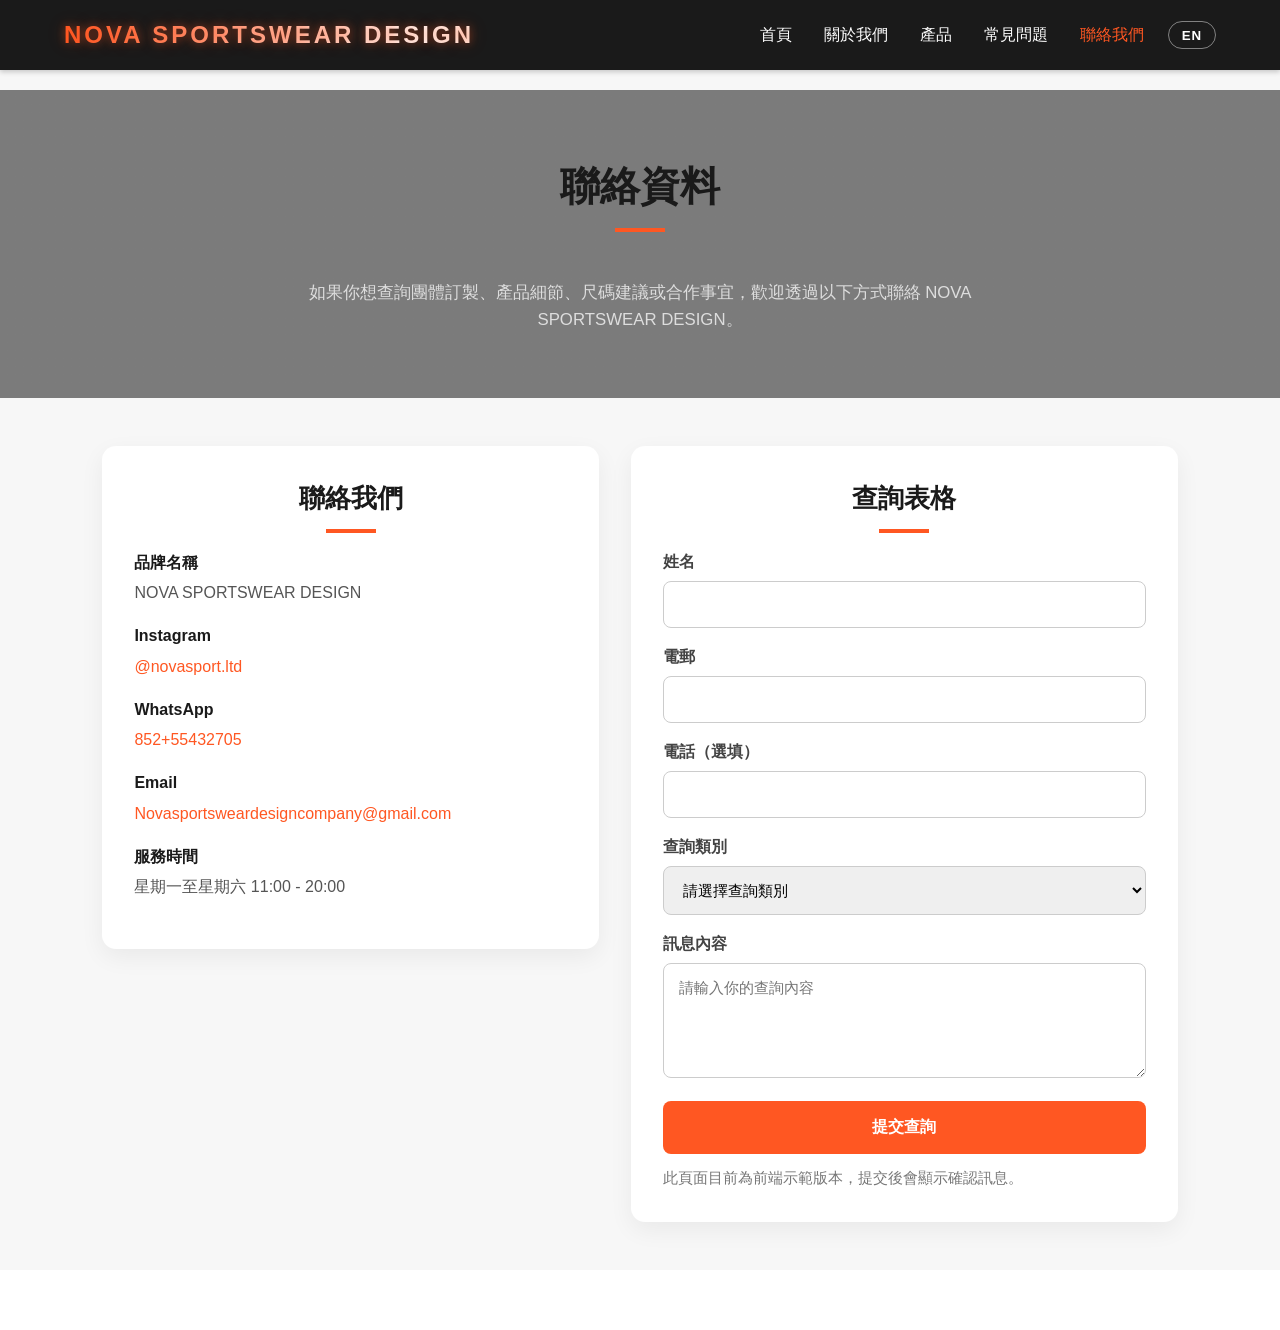
==== commit eae738b8: "update 4.55am" ====
--- a/contact.html
+++ b/contact.html
@@ -199,30 +199,39 @@
 </head>
 <body>
     <header>
-        <a href="index.html#home" class="logo">NOVA SPORT DESIGN</a>
+        <a href="index.html#home" class="logo">NOVA SPORTSWEAR DESIGN</a>
+        
         <nav>
-            <a href="index.html#home">首頁</a>
-            <a href="index.html#about">關於我們</a>
-            <a href="index.html#products">產品</a>
-            <a href="index.html#faq">常見問題</a>
-            <a href="contact.html" class="active">聯絡我們</a>
+            <a href="index.html" data-i18n="navHome">首頁</a>
+            <a href="index.html#Home" data-i18n="navAbout">關於我們</a>
+            <a href="index.html#products" data-i18n="navProducts">產品</a>
+            <a href="index.html#faq" data-i18n="navFaq">常見問題</a>
+            <a href="contact.html" class="active" data-i18n="navContact">聯絡我們</a>
+
+            <button class="language-toggle-btn" type="button" onclick="toggleLanguage()">
+                <span id="languageLabel">EN</span>
+            </button>
         </nav>
+
     </header>
 
     <main class="contact-page">
         <section class="contact-hero">
-            <h1>聯絡我們</h1>
-            <p>如果你想查詢團體訂製、產品細節、尺碼建議或合作事宜，歡迎透過以下方式聯絡 NOVA SPORT DESIGN。</p>
+            <h2 data-i18n="contactInfoTitle">聯絡資料</h2>
+            <p data-i18n="contactSubtitle">
+                如果你想查詢團體訂製、產品細節、尺碼建議或合作事宜，歡迎透過以下方式聯絡 NOVA SPORT DESIGN。
+            </p>
+
         </section>
 
         <section class="contact-section">
             <div class="contact-grid">
                 <div class="contact-card">
-                    <h2>聯絡資料</h2>
+                    <h2 data-i18n="contactHeading">聯絡資料</h2>
                     <ul class="contact-list">
                         <li>
-                            <span class="contact-label">品牌名稱</span>
-                            NOVA SPORT DESIGN
+                            <span data-i18n="brandNameLabel" class="contact-label">品牌名稱</span>
+                            NOVA SPORTSWEAR DESIGN
                         </li>
                         <li>
                             <span class="contact-label">Instagram</span>
@@ -237,48 +246,52 @@
                             <a class="contact-link" href="mailto:Novasportsweardesigncompany@gmail.com">Novasportsweardesigncompany@gmail.com</a>
                         </li>
                         <li>
-                            <span class="contact-label">服務時間</span>
-                            星期一至星期六 11:00 - 20:00
+                            <span data-i18n="serviceHoursLabel" class="contact-label">服務時間</span>
+                            <span data-i18n="serviceHoursText">星期一至星期六 11:00 - 20:00</span>
                         </li>
                     </ul>
                 </div>
 
                 <div class="contact-card">
-                    <h2>查詢表格</h2>
+                    <h2 data-i18n="contactFormTitle">查詢表格</h2>
                     <form class="contact-form" onsubmit="event.preventDefault(); alert('已收到你的查詢，我們會盡快回覆。'); this.reset();">
                         <div class="form-group">
-                            <label for="contactName">姓名</label>
+                            <label for="contactName" data-i18n="contactNameLabel">姓名</label>
                             <input type="text" id="contactName" name="contactName" required maxlength="40">
                         </div>
                         <div class="form-group">
-                            <label for="contactEmail">電郵</label>
+                            <label for="contactEmail" data-i18n="contactEmailLabel">電郵</label>
                             <input type="email" id="contactEmail" name="contactEmail" required maxlength="100">
                         </div>
                         <div class="form-group">
-                            <label for="contactPhone">電話（選填）</label>
+                            <label for="contactPhone" data-i18n="contactPhoneLabel">電話（選填）</label>
                             <input type="tel" id="contactPhone" name="contactPhone" maxlength="8" pattern="[0-9]{8}">
                         </div>
                         <div class="form-group">
-                            <label for="contactTopic">查詢類別</label>
+                            <label for="contactTopic" data-i18n="contactTopicLabel">查詢類別</label>
                             <select id="contactTopic" name="contactTopic" required>
-                                <option value="">請選擇查詢類別</option>
-                                <option value="產品查詢">產品查詢</option>
-                                <option value="團體訂製">團體訂製</option>
-                                <option value="尺碼建議">尺碼建議</option>
-                                <option value="合作洽談">合作洽談</option>
-                                <option value="其他">其他</option>
+                                <option value="" data-i18n="contactTopicPlaceholder">請選擇查詢類別</option>
+                                <option value="產品查詢" data-i18n="topicProduct">產品查詢</option>
+                                <option value="團體訂製" data-i18n="topicTe<option value="尺碼建議" data-i18n="topicSizeAdvice">尺碼建議</option><option value="尺碼建議">尺碼建議</option>
+                                <option value="合作洽談" data-i18n="topicCollab">合作洽談</option>
+                                <option value="其他" data-i18n="topicOther">其他</option>
                             </select>
                         </div>
                         <div class="form-group">
-                            <label for="contactMessage">訊息內容</label>
+                            <label for="contactMessage" data-i18n="contactMessageLabel">訊息內容</label>
                             <textarea id="contactMessage" name="contactMessage" rows="5" required maxlength="500" placeholder="請輸入你的查詢內容"></textarea>
                         </div>
-                        <button type="submit" class="contact-submit-btn">提交查詢</button>
-                        <p class="contact-note">此頁面目前為前端示範版本，提交後會顯示確認訊息。</p>
+                        
+                            <button type="submit" class="contact-submit-btn" data-i18n="contactSubmitBtn">提交查詢</button>
+                            <p class="contact-note" data-i18n="contactNote">
+                                此頁面目前為前端示範版本，提交後會顯示確認訊息。
+                            </p>
+
                     </form>
                 </div>
             </div>
         </section>
     </main>
+    <script src="script.js"></script>
 </body>
 </html>
--- a/style.css
+++ b/style.css
@@ -401,22 +401,27 @@
 
 /* 設定產品網格佈局 */
 .product-grid {
+    max-width: 1200px;
+    margin: 0 auto;
     display: grid;
-    /* 自動根據寬度調整欄數，最少 280px */
-    grid-template-columns: repeat(auto-fit, minmax(280px, 1fr));
-    gap: 2.5rem;
-}
+    grid-template-columns: repeat(2, minmax(0, 1fr));
+    gap: 2rem;
+    align-items: stretch;
+}
+
 
 /* 設定單一產品卡片的樣式 */
 .product-card {
     background-color: #fff;
-    border-radius: 10px;
+    border-radius: 14px;
     overflow: hidden;
     box-shadow: 0 4px 10px rgba(0,0,0,0.05);
     transition: transform 0.3s, box-shadow 0.3s;
     display: flex;
     flex-direction: column;
-}
+    min-height: 100%;
+}
+
 
 /* 設定滑鼠懸停在卡片上的效果 */
 .product-card:hover {
@@ -1098,6 +1103,11 @@
 ========================= */
 /* 設定平板與手機端的響應式佈局 (寬度 768px 以下) */
 @media (max-width: 768px) {
+
+    .product-grid {
+        grid-template-columns: 1fr;
+    }
+
     /* 縮小頁首的左右邊距 */
     header {
         padding: 1rem 4%;
@@ -1274,3 +1284,805 @@
             background-size: 108%;
         }
     }
+
+
+/* =========================
+   Image Lightbox 圖片放大
+========================= */
+
+.product-img {
+    cursor: zoom-in;
+}
+
+.image-lightbox {
+    display: none;
+    position: fixed;
+    z-index: 2005;
+    inset: 0;
+    background: rgba(0, 0, 0, 0.88);
+    justify-content: center;
+    align-items: center;
+    padding: 2rem;
+}
+
+.image-lightbox.show {
+    display: flex;
+}
+
+.lightbox-img {
+    max-width: 92vw;
+    max-height: 86vh;
+    object-fit: contain;
+    background: #fff;
+    border-radius: 12px;
+    padding: 12px;
+    box-shadow: 0 12px 35px rgba(0,0,0,0.35);
+}
+
+.lightbox-close {
+    position: absolute;
+    top: 22px;
+    right: 28px;
+    background: transparent;
+    border: none;
+    color: #fff;
+    font-size: 2rem;
+    font-weight: bold;
+    cursor: pointer;
+    z-index: 2006;
+}
+/* =========================
+   全站動感動畫：Special Hero Title
+========================= */
+
+/* 頁面載入淡入 */
+body {
+    animation: pageFadeIn 0.6s ease both;
+}
+
+@keyframes pageFadeIn {
+    from {
+        opacity: 0;
+    }
+
+    to {
+        opacity: 1;
+    }
+}
+
+/* Header 由上滑入 */
+header {
+    animation: navSlideDown 0.7s ease both;
+}
+
+@keyframes navSlideDown {
+    from {
+        opacity: 0;
+        transform: translateY(-18px);
+    }
+
+    to {
+        opacity: 1;
+        transform: translateY(0);
+    }
+}
+
+/* Hero 背景：黑橙流動光感 */
+.hero {
+    position: relative;
+    overflow: hidden;
+    background:
+        radial-gradient(circle at 18% 22%, rgba(255, 87, 34, 0.52), transparent 28%),
+        radial-gradient(circle at 82% 68%, rgba(255, 138, 80, 0.38), transparent 32%),
+        linear-gradient(120deg, #070707, #181818, #ff5722, #111111, #ff8a50, #070707);
+    background-size: 180% 180%, 165% 165%, 460% 460%;
+    animation: heroGlowMove 7s ease-in-out infinite;
+}
+
+/* 暗色遮罩，令文字更清楚 */
+.hero::before {
+    content: "";
+    position: absolute;
+    inset: 0;
+    background:
+        linear-gradient(rgba(0, 0, 0, 0.18), rgba(0, 0, 0, 0.42));
+    z-index: 0;
+}
+
+/* 運動感斜光掃過 */
+.hero::after {
+    content: "";
+    position: absolute;
+    top: -35%;
+    left: -35%;
+    width: 46%;
+    height: 175%;
+    background: linear-gradient(
+        120deg,
+        transparent,
+        rgba(255, 255, 255, 0.16),
+        transparent
+    );
+    transform: rotate(18deg);
+    animation: heroLightSweep 4.6s ease-in-out infinite;
+    z-index: 0;
+}
+
+.hero h1,
+.hero p,
+.hero .btn {
+    position: relative;
+    z-index: 1;
+}
+
+@keyframes heroGlowMove {
+    0% {
+        background-position: 0% 30%, 100% 70%, 0% 50%;
+    }
+
+    50% {
+        background-position: 75% 45%, 20% 80%, 100% 50%;
+    }
+
+    100% {
+        background-position: 0% 30%, 100% 70%, 0% 50%;
+    }
+}
+
+@keyframes heroLightSweep {
+    0% {
+        left: -45%;
+        opacity: 0;
+    }
+
+    20% {
+        opacity: 1;
+    }
+
+    55% {
+        left: 115%;
+        opacity: 0;
+    }
+
+    100% {
+        left: 115%;
+        opacity: 0;
+    }
+}
+
+/* =========================
+   大標題 Special Animation
+========================= */
+
+.hero h1 {
+    position: relative;
+    display: inline-block;
+    font-size: clamp(2.8rem, 7.5vw, 6rem);
+    font-weight: 950;
+    letter-spacing: 5px;
+    line-height: 1.05;
+    text-transform: uppercase;
+    color: transparent;
+    background: linear-gradient(
+        90deg,
+        #ffffff,
+        #ffdfcf,
+        #ff5722,
+        #ffffff,
+        #ff8a50
+    );
+    background-size: 320% auto;
+    -webkit-background-clip: text;
+    background-clip: text;
+    text-shadow:
+        0 0 10px rgba(255, 255, 255, 0.25),
+        0 0 24px rgba(255, 87, 34, 0.5),
+        0 0 55px rgba(255, 87, 34, 0.28);
+    cursor: pointer;
+    animation:
+        titleEnter 0.95s cubic-bezier(0.2, 0.9, 0.25, 1.2) both,
+        titleGradientFlow 3.8s linear infinite,
+        titleFloat 3.4s ease-in-out infinite;
+    transition:
+        transform 0.28s ease,
+        letter-spacing 0.28s ease,
+        filter 0.28s ease,
+        text-shadow 0.28s ease;
+}
+
+/* Glitch layer 1 */
+.hero h1::before {
+    content: "NOVA SPORTSWEAR DESIGN";
+    position: absolute;
+    inset: 0;
+    color: rgba(255, 87, 34, 0.62);
+    text-shadow:
+        -2px 0 rgba(255, 87, 34, 0.8),
+        2px 0 rgba(255, 255, 255, 0.35);
+    clip-path: inset(0 0 54% 0);
+    transform: translateX(-2px);
+    opacity: 0;
+    pointer-events: none;
+}
+
+/* Glitch layer 2 */
+.hero h1::after {
+    content: "NOVA SPORT DESIGN";
+    position: absolute;
+    inset: 0;
+    color: rgba(255, 255, 255, 0.5);
+    text-shadow:
+        2px 0 rgba(255, 138, 80, 0.8),
+        -2px 0 rgba(255, 255, 255, 0.35);
+    clip-path: inset(48% 0 0 0);
+    transform: translateX(2px);
+    opacity: 0;
+    pointer-events: none;
+}
+
+/* 指住大標題：放大、震動、glitch */
+.hero h1:hover {
+    transform: translateY(-9px) scale(1.055) rotate(-1deg);
+    letter-spacing: 8px;
+    filter: brightness(1.25) contrast(1.08);
+    text-shadow:
+        0 0 18px rgba(255, 255, 255, 0.8),
+        0 0 34px rgba(255, 87, 34, 0.8),
+        0 0 70px rgba(255, 87, 34, 0.45);
+    animation:
+        titleGradientFlow 2.4s linear infinite,
+        titleHoverPulse 0.75s ease-in-out infinite;
+}
+
+/* 指住時 glitch 層開啟 */
+.hero h1:hover::before {
+    opacity: 1;
+    animation: glitchTop 0.55s steps(2, end) infinite;
+}
+
+.hero h1:hover::after {
+    opacity: 1;
+    animation: glitchBottom 0.58s steps(2, end) infinite;
+}
+
+/* 大標題入場 */
+@keyframes titleEnter {
+    0% {
+        opacity: 0;
+        transform: translateY(46px) scale(0.88);
+        filter: blur(8px);
+        letter-spacing: 12px;
+    }
+
+    65% {
+        opacity: 1;
+        transform: translateY(-6px) scale(1.03);
+        filter: blur(0);
+    }
+
+    100% {
+        opacity: 1;
+        transform: translateY(0) scale(1);
+        filter: blur(0);
+    }
+}
+
+/* 漸層流動 */
+@keyframes titleGradientFlow {
+    0% {
+        background-position: 0% center;
+    }
+
+    100% {
+        background-position: 320% center;
+    }
+}
+
+/* 平時輕微浮動 */
+@keyframes titleFloat {
+    0% {
+        transform: translateY(0);
+    }
+
+    50% {
+        transform: translateY(-5px);
+    }
+
+    100% {
+        transform: translateY(0);
+    }
+}
+
+/* hover 時微彈 */
+@keyframes titleHoverPulse {
+    0% {
+        transform: translateY(-9px) scale(1.055) rotate(-1deg);
+    }
+
+    50% {
+        transform: translateY(-13px) scale(1.075) rotate(1deg);
+    }
+
+    100% {
+        transform: translateY(-9px) scale(1.055) rotate(-1deg);
+    }
+}
+
+/* Glitch 上半部 */
+@keyframes glitchTop {
+    0% {
+        transform: translate(-2px, -1px);
+        clip-path: inset(0 0 58% 0);
+    }
+
+    35% {
+        transform: translate(4px, 1px);
+        clip-path: inset(8% 0 48% 0);
+    }
+
+    70% {
+        transform: translate(-5px, 0);
+        clip-path: inset(0 0 64% 0);
+    }
+
+    100% {
+        transform: translate(-2px, -1px);
+        clip-path: inset(0 0 58% 0);
+    }
+}
+
+/* Glitch 下半部 */
+@keyframes glitchBottom {
+    0% {
+        transform: translate(2px, 1px);
+        clip-path: inset(48% 0 0 0);
+    }
+
+    35% {
+        transform: translate(-4px, -1px);
+        clip-path: inset(56% 0 0 0);
+    }
+
+    70% {
+        transform: translate(5px, 0);
+        clip-path: inset(42% 0 0 0);
+    }
+
+    100% {
+        transform: translate(2px, 1px);
+        clip-path: inset(48% 0 0 0);
+    }
+}
+
+/* Hero 副標題 */
+.hero p {
+    animation: heroTextIn 0.9s ease 0.18s both;
+    text-shadow: 0 4px 18px rgba(0, 0, 0, 0.5);
+}
+
+/* Hero 按鈕 */
+.hero .btn {
+    animation: heroButtonIn 0.9s ease 0.35s both;
+    box-shadow: 0 8px 22px rgba(255, 87, 34, 0.28);
+}
+
+.hero .btn:hover {
+    transform: translateY(-5px) scale(1.05);
+    box-shadow: 0 14px 32px rgba(255, 87, 34, 0.48);
+}
+
+@keyframes heroTextIn {
+    from {
+        opacity: 0;
+        transform: translateY(24px);
+    }
+
+    to {
+        opacity: 1;
+        transform: translateY(0);
+    }
+}
+
+@keyframes heroButtonIn {
+    from {
+        opacity: 0;
+        transform: translateY(22px) scale(0.96);
+    }
+
+    to {
+        opacity: 1;
+        transform: translateY(0) scale(1);
+    }
+}
+
+/* Scroll reveal 初始狀態 */
+.reveal {
+    opacity: 0;
+    transform: translateY(34px);
+    transition: opacity 0.75s ease, transform 0.75s ease;
+}
+
+/* Scroll reveal 顯示狀態 */
+.reveal.show {
+    opacity: 1;
+    transform: translateY(0);
+}
+
+/* 產品卡 hover 動感 */
+.product-card {
+    transition: transform 0.35s ease, box-shadow 0.35s ease;
+}
+
+.product-card:hover {
+    transform: translateY(-8px) scale(1.015);
+    box-shadow: 0 14px 26px rgba(0, 0, 0, 0.12);
+}
+
+/* 產品圖片 hover 微放大 */
+.product-img {
+    cursor: zoom-in;
+    transition: transform 0.35s ease, filter 0.35s ease;
+}
+
+.product-img:hover {
+    transform: scale(1.04);
+    filter: brightness(1.03);
+}
+
+/* 所有主要按鈕 hover 動感 */
+.btn,
+.buy-btn,
+.checkout-btn,
+.clear-cart-btn,
+.checkout-submit-btn,
+.promo-btn,
+.filter-btn,
+.option-btn {
+    transition: transform 0.25s ease, background-color 0.25s ease, box-shadow 0.25s ease;
+}
+
+.btn:hover,
+.buy-btn:hover,
+.checkout-btn:hover,
+.clear-cart-btn:hover,
+.checkout-submit-btn:hover,
+.promo-btn:hover,
+.filter-btn:hover,
+.option-btn:hover {
+    transform: translateY(-2px);
+}
+
+/* 尺碼彈窗 / Modal 彈出感 */
+.modal-overlay.open .size-modal {
+    animation: modalPop 0.28s ease both;
+}
+
+@keyframes modalPop {
+    from {
+        opacity: 0;
+        transform: scale(0.92) translateY(12px);
+    }
+
+    to {
+        opacity: 1;
+        transform: scale(1) translateY(0);
+    }
+}
+
+/* 圖片放大彈窗動畫 */
+.image-lightbox.show .lightbox-img {
+    animation: imageZoomIn 0.25s ease both;
+}
+
+@keyframes imageZoomIn {
+    from {
+        opacity: 0;
+        transform: scale(0.88);
+    }
+
+    to {
+        opacity: 1;
+        transform: scale(1);
+    }
+}
+
+/* FAQ 打開更順 */
+.faq-answer {
+    transition: max-height 0.35s ease, margin-top 0.35s ease;
+}
+
+/* 手機版 */
+@media (max-width: 768px) {
+    .product-grid {
+        grid-template-columns: 1fr;
+    }
+
+    .hero h1 {
+        font-size: 2.45rem;
+        letter-spacing: 2px;
+    }
+
+    .hero h1:hover {
+        letter-spacing: 3px;
+        transform: translateY(-5px) scale(1.025);
+    }
+
+    .hero p {
+        font-size: 1rem;
+    }
+}
+/* =========================
+   Header Logo Special Animation
+========================= */
+
+.logo {
+    position: relative;
+    display: inline-block;
+    color: transparent;
+    background: linear-gradient(
+        90deg,
+        #ff5722,
+        #ffffff,
+        #ff8a50,
+        #ff5722
+    );
+    background-size: 260% auto;
+    -webkit-background-clip: text;
+    background-clip: text;
+    font-weight: 900;
+    letter-spacing: 3px;
+    text-shadow:
+        0 0 8px rgba(255, 87, 34, 0.45),
+        0 0 18px rgba(255, 87, 34, 0.25);
+    animation:
+        logoGradientMove 3.2s linear infinite,
+        logoSoftFloat 3s ease-in-out infinite;
+    transition:
+        transform 0.28s ease,
+        letter-spacing 0.28s ease,
+        filter 0.28s ease,
+        text-shadow 0.28s ease;
+}
+
+/* Logo 掃光 */
+.logo::after {
+    content: "";
+    position: absolute;
+    top: 0;
+    left: -35%;
+    width: 30%;
+    height: 100%;
+    background: linear-gradient(
+        120deg,
+        transparent,
+        rgba(255, 255, 255, 0.75),
+        transparent
+    );
+    transform: skewX(-20deg);
+    opacity: 0;
+    pointer-events: none;
+}
+
+/* 指住 Logo 時：郁 + 發光 + 掃光 */
+.logo:hover {
+    transform: translateY(-3px) scale(1.06);
+    letter-spacing: 5px;
+    filter: brightness(1.25);
+    text-shadow:
+        0 0 10px rgba(255, 255, 255, 0.55),
+        0 0 24px rgba(255, 87, 34, 0.75),
+        0 0 42px rgba(255, 87, 34, 0.45);
+}
+
+.logo:hover::after {
+    animation: logoShineSweep 0.75s ease;
+}
+
+/* Logo 漸層流動 */
+@keyframes logoGradientMove {
+    0% {
+        background-position: 0% center;
+    }
+
+    100% {
+        background-position: 260% center;
+    }
+}
+
+/* Logo 平時輕微浮動 */
+@keyframes logoSoftFloat {
+    0% {
+        transform: translateY(0);
+    }
+
+    50% {
+        transform: translateY(-1.5px);
+    }
+
+    100% {
+        transform: translateY(0);
+    }
+}
+
+/* 指住時掃光 */
+@keyframes logoShineSweep {
+    0% {
+        left: -35%;
+        opacity: 0;
+    }
+
+    20% {
+        opacity: 1;
+    }
+
+    100% {
+        left: 115%;
+        opacity: 0;
+    }
+}
+/* =========================
+   Music Toggle Button
+========================= */
+
+.music-toggle-btn {
+    position: fixed;
+    right: 22px;
+    bottom: 22px;
+    z-index: 2500;
+    background: linear-gradient(135deg, #ff5722, #ff8a50);
+    color: #fff;
+    border: none;
+    border-radius: 999px;
+    padding: 0.75rem 1.1rem;
+    font-weight: 800;
+    letter-spacing: 1px;
+    cursor: pointer;
+    box-shadow: 0 10px 26px rgba(255, 87, 34, 0.32);
+    transition:
+        transform 0.25s ease,
+        box-shadow 0.25s ease,
+        filter 0.25s ease;
+}
+
+.music-toggle-btn:hover {
+    transform: translateY(-4px) scale(1.06);
+    box-shadow: 0 15px 34px rgba(255, 87, 34, 0.5);
+    filter: brightness(1.12);
+}
+
+.music-toggle-btn.playing {
+    animation: musicPulse 1.35s ease-in-out infinite;
+}
+
+@keyframes musicPulse {
+    0% {
+        box-shadow: 0 0 0 0 rgba(255, 87, 34, 0.45);
+    }
+
+    70% {
+        box-shadow: 0 0 0 12px rgba(255, 87, 34, 0);
+    }
+
+    100% {
+        box-shadow: 0 0 0 0 rgba(255, 87, 34, 0);
+    }
+}
+/* =========================
+   Nav Hover Motion
+========================= */
+
+nav a,
+.cart-icon-btn {
+    display: inline-flex;
+    align-items: center;
+    position: relative;
+    transition:
+        transform 0.25s ease,
+        color 0.25s ease,
+        text-shadow 0.25s ease,
+        filter 0.25s ease;
+}
+
+/* 導覽文字底線光效 */
+nav a::after {
+    content: "";
+    position: absolute;
+    left: 50%;
+    bottom: -8px;
+    width: 0;
+    height: 2px;
+    background: linear-gradient(90deg, #ff5722, #ffb199);
+    border-radius: 999px;
+    transform: translateX(-50%);
+    transition: width 0.25s ease;
+}
+
+/* 指住導覽文字 */
+nav a:hover {
+    color: #ff8a50;
+    transform: translateY(-3px) scale(1.12);
+    text-shadow:
+        0 0 8px rgba(255, 87, 34, 0.6),
+        0 0 18px rgba(255, 87, 34, 0.35);
+}
+
+nav a:hover::after {
+    width: 100%;
+}
+
+/* 購物車按鈕 hover */
+.cart-icon-btn:hover {
+    color: #ff8a50;
+    transform: translateY(-3px) scale(1.1);
+    text-shadow:
+        0 0 8px rgba(255, 87, 34, 0.6),
+        0 0 18px rgba(255, 87, 34, 0.35);
+    filter: brightness(1.15);
+}
+
+/* 購物車 badge hover 跟住彈 */
+.cart-icon-btn:hover .cart-badge {
+    animation: cartBadgePop 0.45s ease;
+}
+
+@keyframes cartBadgePop {
+    0% {
+        transform: scale(1);
+    }
+
+    45% {
+        transform: scale(1.35);
+    }
+
+    100% {
+        transform: scale(1);
+    }
+}
+
+/* =========================
+   Language Toggle Button
+========================= */
+
+.language-toggle-btn {
+    margin-left: 1.5rem;
+    background: transparent;
+    color: #fff;
+    border: 1.5px solid rgba(255, 255, 255, 0.45);
+    border-radius: 999px;
+    padding: 0.35rem 0.8rem;
+    font-weight: 800;
+    letter-spacing: 1px;
+    cursor: pointer;
+    transition:
+        transform 0.25s ease,
+        color 0.25s ease,
+        border-color 0.25s ease,
+        box-shadow 0.25s ease,
+        background-color 0.25s ease;
+}
+
+.language-toggle-btn:hover {
+    color: #fff;
+    background: var(--primary-color);
+    border-color: var(--primary-color);
+    transform: translateY(-3px) scale(1.08);
+    box-shadow: 0 0 18px rgba(255, 87, 34, 0.55);
+}
+
+/* 導覽列所有文字 hover 放大 */
+nav a,
+.cart-icon-btn,
+.language-toggle-btn {
+    transform-origin: center;
+}
+
+nav a:hover,
+.cart-icon-btn:hover {
+    transform: translateY(-3px) scale(1.1);
+    text-shadow:
+        0 0 8px rgba(255, 87, 34, 0.6),
+        0 0 18px rgba(255, 87, 34, 0.35);
+}
+
+
+
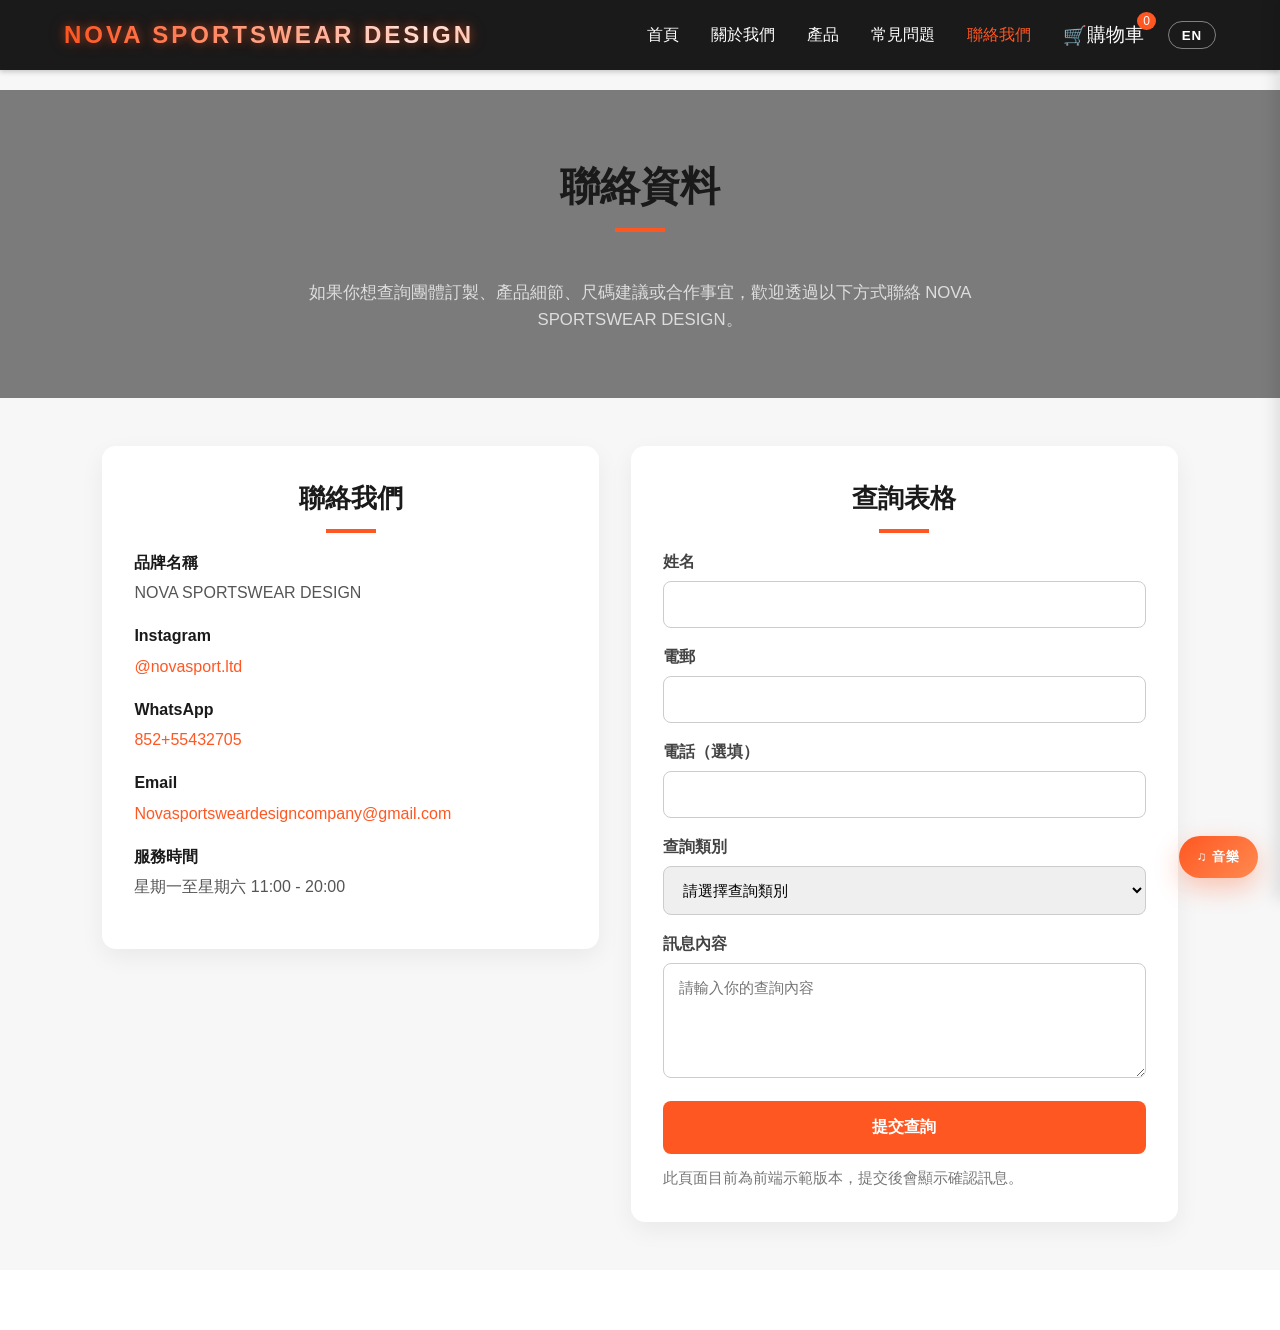
==== commit b0745b69: "up every thing but no see mobile page" ====
--- a/contact.html
+++ b/contact.html
@@ -198,21 +198,45 @@
     </style>
 </head>
 <body>
-    <header>
+        <!-- 背景音樂 -->
+    <audio id="bgmAudio" src="夜空の輝き Yozora no Kagayaki AI Music Generator2.mp3.mpeg" loop preload="auto"></audio>
+
+    <!-- 音樂開關按鈕 -->
+    <button id="musicToggleBtn" class="music-toggle-btn" type="button" onclick="toggleBgm()" data-i18n="musicBtn">
+        ♫ 音樂
+    </button>
+
+    <div class="music-control-panel">
+        <label for="bgmVolumeSlider" data-i18n="bgmVolumeLabel">音樂音量</label>
+
+        <input
+            type="range"
+            id="bgmVolumeSlider"
+            min="0"
+            max="100"
+            value="18"
+            oninput="updateBgmVolume(this.value)"
+        >
+
+        <span id="bgmVolumeValue">18%</span>
+    </div>
+        <header>
         <a href="index.html#home" class="logo">NOVA SPORTSWEAR DESIGN</a>
         
         <nav>
             <a href="index.html" data-i18n="navHome">首頁</a>
-            <a href="index.html#Home" data-i18n="navAbout">關於我們</a>
+            <a href="index.html#about" data-i18n="navAbout">關於我們</a>
             <a href="index.html#products" data-i18n="navProducts">產品</a>
             <a href="index.html#faq" data-i18n="navFaq">常見問題</a>
             <a href="contact.html" class="active" data-i18n="navContact">聯絡我們</a>
-
+            <button class="cart-icon-btn" onclick="toggleCart(true)">
+                🛒 <span data-i18n="navCart">購物車</span>
+                <span class="cart-badge" id="cart-count">0</span>
+            </button>
             <button class="language-toggle-btn" type="button" onclick="toggleLanguage()">
                 <span id="languageLabel">EN</span>
             </button>
         </nav>
-
     </header>
 
     <main class="contact-page">
@@ -272,14 +296,17 @@
                             <select id="contactTopic" name="contactTopic" required>
                                 <option value="" data-i18n="contactTopicPlaceholder">請選擇查詢類別</option>
                                 <option value="產品查詢" data-i18n="topicProduct">產品查詢</option>
-                                <option value="團體訂製" data-i18n="topicTe<option value="尺碼建議" data-i18n="topicSizeAdvice">尺碼建議</option><option value="尺碼建議">尺碼建議</option>
+                                <option value="團體訂製" data-i18n="topicTeamOrder">團體訂製</option>
+                                <option value="尺碼建議" data-i18n="topicSizeAdvice">尺碼建議</option>
                                 <option value="合作洽談" data-i18n="topicCollab">合作洽談</option>
                                 <option value="其他" data-i18n="topicOther">其他</option>
                             </select>
                         </div>
                         <div class="form-group">
                             <label for="contactMessage" data-i18n="contactMessageLabel">訊息內容</label>
-                            <textarea id="contactMessage" name="contactMessage" rows="5" required maxlength="500" placeholder="請輸入你的查詢內容"></textarea>
+                            <textarea id="contactMessage" name="contactMessage" rows="5" required maxlength="500" placeholder="請輸入你的查詢內容" data-i18n-placeholder="contactMessagePlaceholder"
+                            ></textarea>
+
                         </div>
                         
                             <button type="submit" class="contact-submit-btn" data-i18n="contactSubmitBtn">提交查詢</button>
@@ -292,6 +319,49 @@
             </div>
         </section>
     </main>
+    <!-- ✅ 購物車側邊欄 -->
+    <div class="cart-drawer" id="cartDrawer">
+        <div class="cart-header">
+            <h3 data-i18n="cartTitle">購物車</h3>
+            <button class="close-cart" onclick="toggleCart(false)">✕</button>
+        </div>
+
+        <div class="cart-items" id="cartItemsContainer">
+            <p data-i18n="cartEmpty" style="text-align:center; color:#999;">
+                購物車目前是空的
+            </p>
+        </div>
+
+        <div class="cart-footer">
+            <div class="cart-total-line">
+                <span data-i18n="subtotal">小計</span>
+                <span id="cartSubtotal">HK$ 0</span>
+            </div>
+
+            <div class="cart-total-line">
+                <span data-i18n="shipping">運費</span>
+                <span id="cartShipping">HK$ 0</span>
+            </div>
+
+            <div class="cart-total-line">
+                <span data-i18n="discount">優惠</span>
+                <span id="cartDiscount">-HK$ 0</span>
+            </div>
+
+            <div class="cart-total-final">
+                <span data-i18n="total">總計</span>
+                <span id="cartTotalAmount">HK$ 0</span>
+            </div>
+
+            <button class="clear-cart-btn" onclick="clearCart()" data-i18n="clearCart">
+                清空購物車
+            </button>
+
+            <button id="drawerCheckoutBtn" class="checkout-btn" onclick="goCheckout()" data-i18n="goCheckout">
+                前往結帳
+            </button>
+        </div>
+    </div>
     <script src="script.js"></script>
 </body>
 </html>
--- a/style.css
+++ b/style.css
@@ -2084,5 +2084,530 @@
         0 0 18px rgba(255, 87, 34, 0.35);
 }
 
-
-
+/* =========================
+   Music Volume Control
+========================= */
+
+.music-control-panel {
+    position: fixed;
+    right: 22px;
+    bottom: 78px;
+    z-index: 2500;
+    width: 190px;
+    background: rgba(26, 26, 26, 0.92);
+    color: #fff;
+    border: 1px solid rgba(255, 87, 34, 0.35);
+    border-radius: 16px;
+    padding: 0.8rem 0.9rem;
+    box-shadow: 0 10px 26px rgba(0, 0, 0, 0.25);
+    backdrop-filter: blur(8px);
+}
+
+.music-control-panel label {
+    display: block;
+    font-size: 0.82rem;
+    font-weight: 800;
+    margin-bottom: 0.45rem;
+    color: #ffb199;
+}
+
+.music-control-panel input[type="range"] {
+    width: 100%;
+    accent-color: #ff5722;
+    cursor: pointer;
+}
+
+.music-control-panel span {
+    display: block;
+    margin-top: 0.35rem;
+    font-size: 0.78rem;
+    text-align: right;
+    color: #ddd;
+}
+.checkout-btn:disabled {
+    opacity: 0.45;
+    cursor: not-allowed;
+    filter: grayscale(0.35);
+    transform: none !important;
+    box-shadow: none !important;
+}
+/* =========================
+   Hide Music Volume Panel
+   音量面板預設隱藏，指住音樂按鈕先顯示
+========================= */
+
+.music-control-panel {
+    opacity: 0;
+    visibility: hidden;
+    pointer-events: none;
+    transform: translateY(10px) scale(0.96);
+    transition:
+        opacity 0.25s ease,
+        visibility 0.25s ease,
+        transform 0.25s ease;
+}
+
+/* 指住音樂按鈕時顯示音量面板 */
+.music-toggle-btn:hover + .music-control-panel,
+.music-toggle-btn:focus + .music-control-panel,
+.music-control-panel:hover,
+.music-control-panel:focus-within {
+    opacity: 1;
+    visibility: visible;
+    pointer-events: auto;
+    transform: translateY(0) scale(1);
+}
+/* =========================
+   Mobile Responsive Fix
+   手機版面優化
+========================= */
+
+@media (max-width: 768px) {
+
+    /* ---------- 全局 ---------- */
+    html,
+    body {
+        width: 100%;
+        overflow-x: hidden;
+    }
+
+    body {
+        padding-bottom: 90px;
+    }
+
+    section {
+        padding: 3rem 5%;
+    }
+
+    section h2 {
+        font-size: 1.8rem;
+        margin-bottom: 2rem;
+    }
+
+    /* ---------- Header / Nav ---------- */
+    header {
+        padding: 0.75rem 4%;
+        flex-direction: column;
+        align-items: flex-start;
+        gap: 0.65rem;
+    }
+
+    .logo {
+        font-size: 1rem;
+        letter-spacing: 1.5px;
+        max-width: 100%;
+        white-space: nowrap;
+    }
+
+    nav {
+        width: 100%;
+        display: flex;
+        align-items: center;
+        gap: 0.5rem;
+        overflow-x: auto;
+        overflow-y: hidden;
+        padding-bottom: 0.35rem;
+        scrollbar-width: none;
+        -webkit-overflow-scrolling: touch;
+    }
+
+    nav::-webkit-scrollbar {
+        display: none;
+    }
+
+    nav a {
+        margin-left: 0;
+        flex: 0 0 auto;
+        font-size: 0.82rem;
+        padding: 0.35rem 0.55rem;
+        border-radius: 999px;
+        background: rgba(255, 255, 255, 0.08);
+        white-space: nowrap;
+    }
+
+    nav a::after {
+        display: none;
+    }
+
+    nav a:hover {
+        transform: none;
+        text-shadow: none;
+    }
+
+    .language-toggle-btn {
+        margin-left: 0;
+        flex: 0 0 auto;
+        padding: 0.35rem 0.65rem;
+        font-size: 0.78rem;
+    }
+
+    .cart-icon-btn {
+        margin-left: 0;
+        flex: 0 0 auto;
+        font-size: 0.9rem;
+        padding: 0.35rem 0.55rem;
+        border-radius: 999px;
+        background: rgba(255, 87, 34, 0.18);
+    }
+
+    .cart-icon-btn:hover {
+        transform: none;
+        text-shadow: none;
+    }
+
+    .cart-badge {
+        top: -7px;
+        right: -7px;
+        font-size: 0.65rem;
+        padding: 1px 5px;
+    }
+
+    /* ---------- Hero ---------- */
+    .hero {
+        min-height: 78vh;
+        height: auto;
+        margin-top: 112px;
+        padding: 4.5rem 1rem 3.5rem;
+    }
+
+    .hero h1 {
+        font-size: clamp(2rem, 12vw, 3.2rem);
+        letter-spacing: 2px;
+        line-height: 1.1;
+        max-width: 100%;
+        word-break: break-word;
+    }
+
+    .hero h1:hover {
+        transform: none;
+        letter-spacing: 2px;
+    }
+
+    .hero h1::before,
+    .hero h1::after {
+        display: none;
+    }
+
+    .hero p {
+        font-size: 0.98rem;
+        line-height: 1.75;
+        max-width: 92%;
+        margin-bottom: 1.5rem;
+    }
+
+    .hero .btn {
+        padding: 0.75rem 1.4rem;
+        font-size: 0.88rem;
+        border-radius: 999px;
+    }
+
+    /* ---------- About ---------- */
+    .about-container {
+        grid-template-columns: 1fr;
+        gap: 1.5rem;
+    }
+
+    .about-text {
+        padding: 1.4rem;
+        border-radius: 18px;
+    }
+
+    .about-text h3 {
+        font-size: 1.35rem;
+    }
+
+    .about-text p {
+        font-size: 0.95rem;
+        line-height: 1.75;
+    }
+
+    .about-photo-card {
+        width: min(100%, 330px);
+        border-radius: 18px;
+        padding: 10px;
+    }
+
+    .about-photo-card img {
+        border-radius: 14px;
+    }
+
+    /* ---------- Products ---------- */
+    .filter-container {
+        gap: 0.55rem;
+        margin-bottom: 1.5rem;
+    }
+
+    .filter-btn {
+        font-size: 0.82rem;
+        padding: 0.45rem 0.9rem;
+    }
+
+    .size-guide-trigger {
+        font-size: 0.9rem;
+        margin-bottom: 1.4rem;
+    }
+
+    .product-grid {
+        grid-template-columns: 1fr;
+        gap: 1.25rem;
+    }
+
+    .product-card {
+        border-radius: 18px;
+    }
+
+    .product-img {
+        max-height: 280px;
+        padding: 12px;
+    }
+
+    .product-info {
+        padding: 1.15rem;
+    }
+
+    .product-title {
+        font-size: 1rem;
+        line-height: 1.45;
+    }
+
+    .product-tag {
+        font-size: 0.7rem;
+    }
+
+    .buy-btn {
+        padding: 0.8rem;
+        border-radius: 999px;
+        font-weight: 700;
+    }
+
+    /* ---------- FAQ ---------- */
+    .faq-question {
+        font-size: 1rem;
+        line-height: 1.5;
+    }
+
+    .faq-answer p {
+        font-size: 0.92rem;
+        line-height: 1.65;
+    }
+
+    /* ---------- Modal ---------- */
+    .size-modal {
+        width: 92%;
+        max-width: 360px;
+        padding: 1.5rem;
+        border-radius: 18px;
+    }
+
+    .size-table th,
+    .size-table td {
+        padding: 7px 5px;
+        font-size: 0.82rem;
+    }
+
+    .option-btn {
+        padding: 0.45rem 0.75rem;
+        border-radius: 999px;
+        font-size: 0.82rem;
+    }
+
+    /* ---------- Cart Drawer ---------- */
+    .cart-drawer {
+        width: 100%;
+        right: -100%;
+        max-width: 100%;
+    }
+
+    .cart-drawer.open {
+        right: 0;
+    }
+
+    .cart-header {
+        padding: 1rem 1.2rem;
+    }
+
+    .cart-items {
+        padding: 1rem;
+    }
+
+    .cart-item {
+        align-items: flex-start;
+        gap: 0.75rem;
+    }
+
+    .cart-item-details h4 {
+        font-size: 0.95rem;
+        line-height: 1.35;
+    }
+
+    .cart-footer {
+        padding: 1rem;
+    }
+
+    .cart-total-final {
+        font-size: 1.1rem;
+    }
+
+    .checkout-btn,
+    .clear-cart-btn {
+        padding: 0.85rem;
+        border-radius: 999px;
+        font-size: 0.95rem;
+    }
+
+    /* ---------- Music Button ---------- */
+    .music-toggle-btn {
+        right: 14px;
+        bottom: 14px;
+        padding: 0.65rem 0.9rem;
+        font-size: 0.82rem;
+        z-index: 2600;
+    }
+
+    .music-control-panel {
+        right: 12px;
+        bottom: 66px;
+        width: 170px;
+        padding: 0.7rem 0.8rem;
+        border-radius: 14px;
+    }
+
+    /* 手機版避免 hover 狀態怪怪哋：只係細化位置 */
+    .music-control-panel label {
+        font-size: 0.76rem;
+    }
+
+    .music-control-panel span {
+        font-size: 0.72rem;
+    }
+
+    /* ---------- Checkout Page ---------- */
+    .checkout-page {
+        padding-top: 118px;
+    }
+
+    .checkout-hero {
+        padding: 3rem 5%;
+    }
+
+    .checkout-hero h1 {
+        font-size: 2rem;
+    }
+
+    .checkout-hero p {
+        font-size: 0.95rem;
+        line-height: 1.65;
+    }
+
+    .checkout-container {
+        padding: 2rem 5%;
+    }
+
+    .checkout-grid {
+        grid-template-columns: 1fr;
+        gap: 1.25rem;
+    }
+
+    .checkout-card {
+        padding: 1.35rem;
+        border-radius: 18px;
+    }
+
+    .checkout-card h2 {
+        font-size: 1.35rem;
+    }
+
+    .form-row {
+        grid-template-columns: 1fr;
+        gap: 0;
+    }
+
+    .form-group input,
+    .form-group textarea,
+    .form-group select {
+        font-size: 16px;
+        padding: 0.85rem 0.9rem;
+    }
+
+    .promo-box {
+        flex-direction: column;
+        align-items: stretch;
+    }
+
+    .promo-input,
+    .promo-btn {
+        width: 100%;
+    }
+
+    .checkout-item {
+        align-items: flex-start;
+    }
+
+    .summary-final {
+        font-size: 1.1rem;
+    }
+
+    /* ---------- Thank You Page ---------- */
+    .thankyou-body {
+        padding: 1rem;
+        align-items: flex-start;
+        padding-top: 4rem;
+    }
+
+    .thankyou-card {
+        padding: 1.5rem;
+        border-radius: 18px;
+    }
+
+    .thankyou-card h1 {
+        font-size: 1.75rem;
+    }
+
+    .thankyou-line {
+        font-size: 0.88rem;
+        gap: 0.8rem;
+    }
+}
+
+@media (max-width: 420px) {
+
+    .logo {
+        font-size: 0.9rem;
+        letter-spacing: 1px;
+    }
+
+    nav a {
+        font-size: 0.76rem;
+        padding: 0.32rem 0.5rem;
+    }
+
+    .hero {
+        margin-top: 118px;
+        padding-top: 4rem;
+    }
+
+    .hero h1 {
+        font-size: clamp(1.85rem, 13vw, 2.75rem);
+    }
+
+    .hero p {
+        font-size: 0.9rem;
+    }
+
+    .product-img {
+        max-height: 240px;
+    }
+
+    .music-toggle-btn {
+        right: 10px;
+        bottom: 10px;
+    }
+
+    .music-control-panel {
+        right: 10px;
+        bottom: 60px;
+        width: 155px;
+    }
+}
+
+
